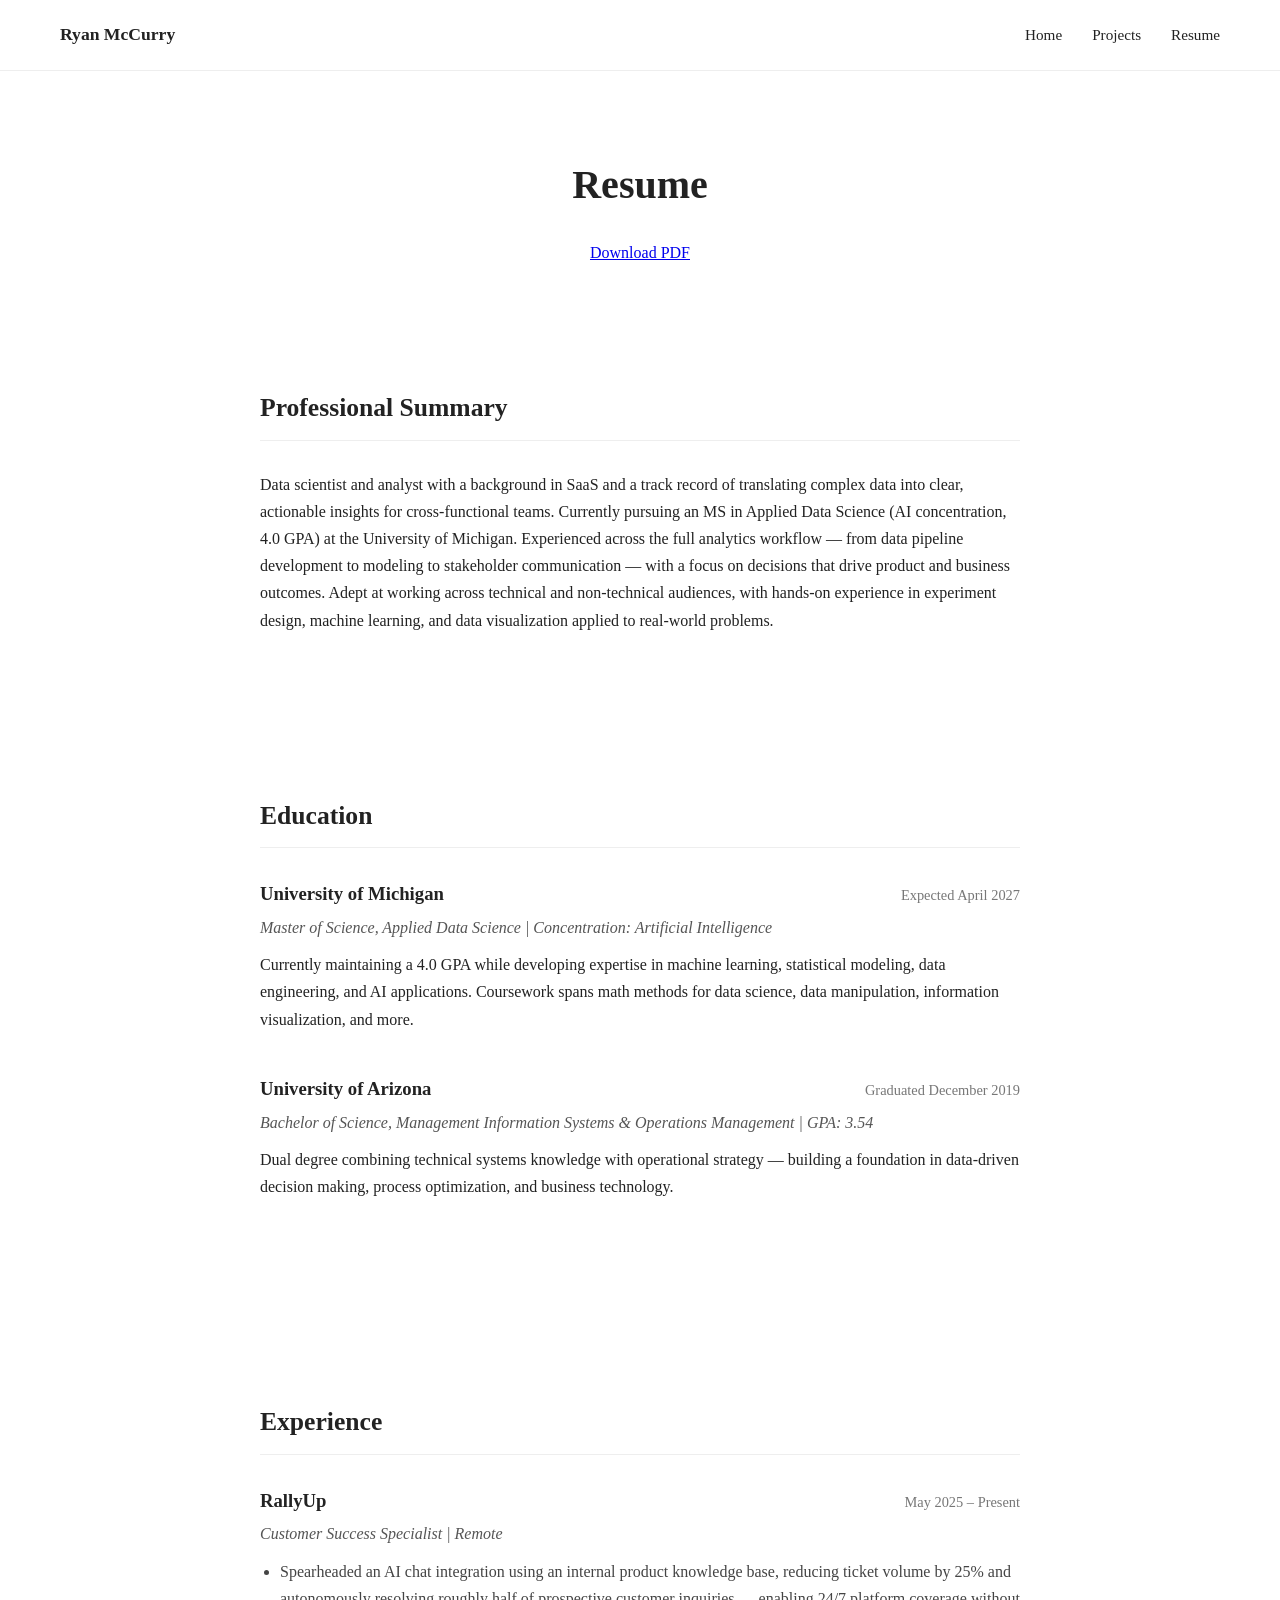
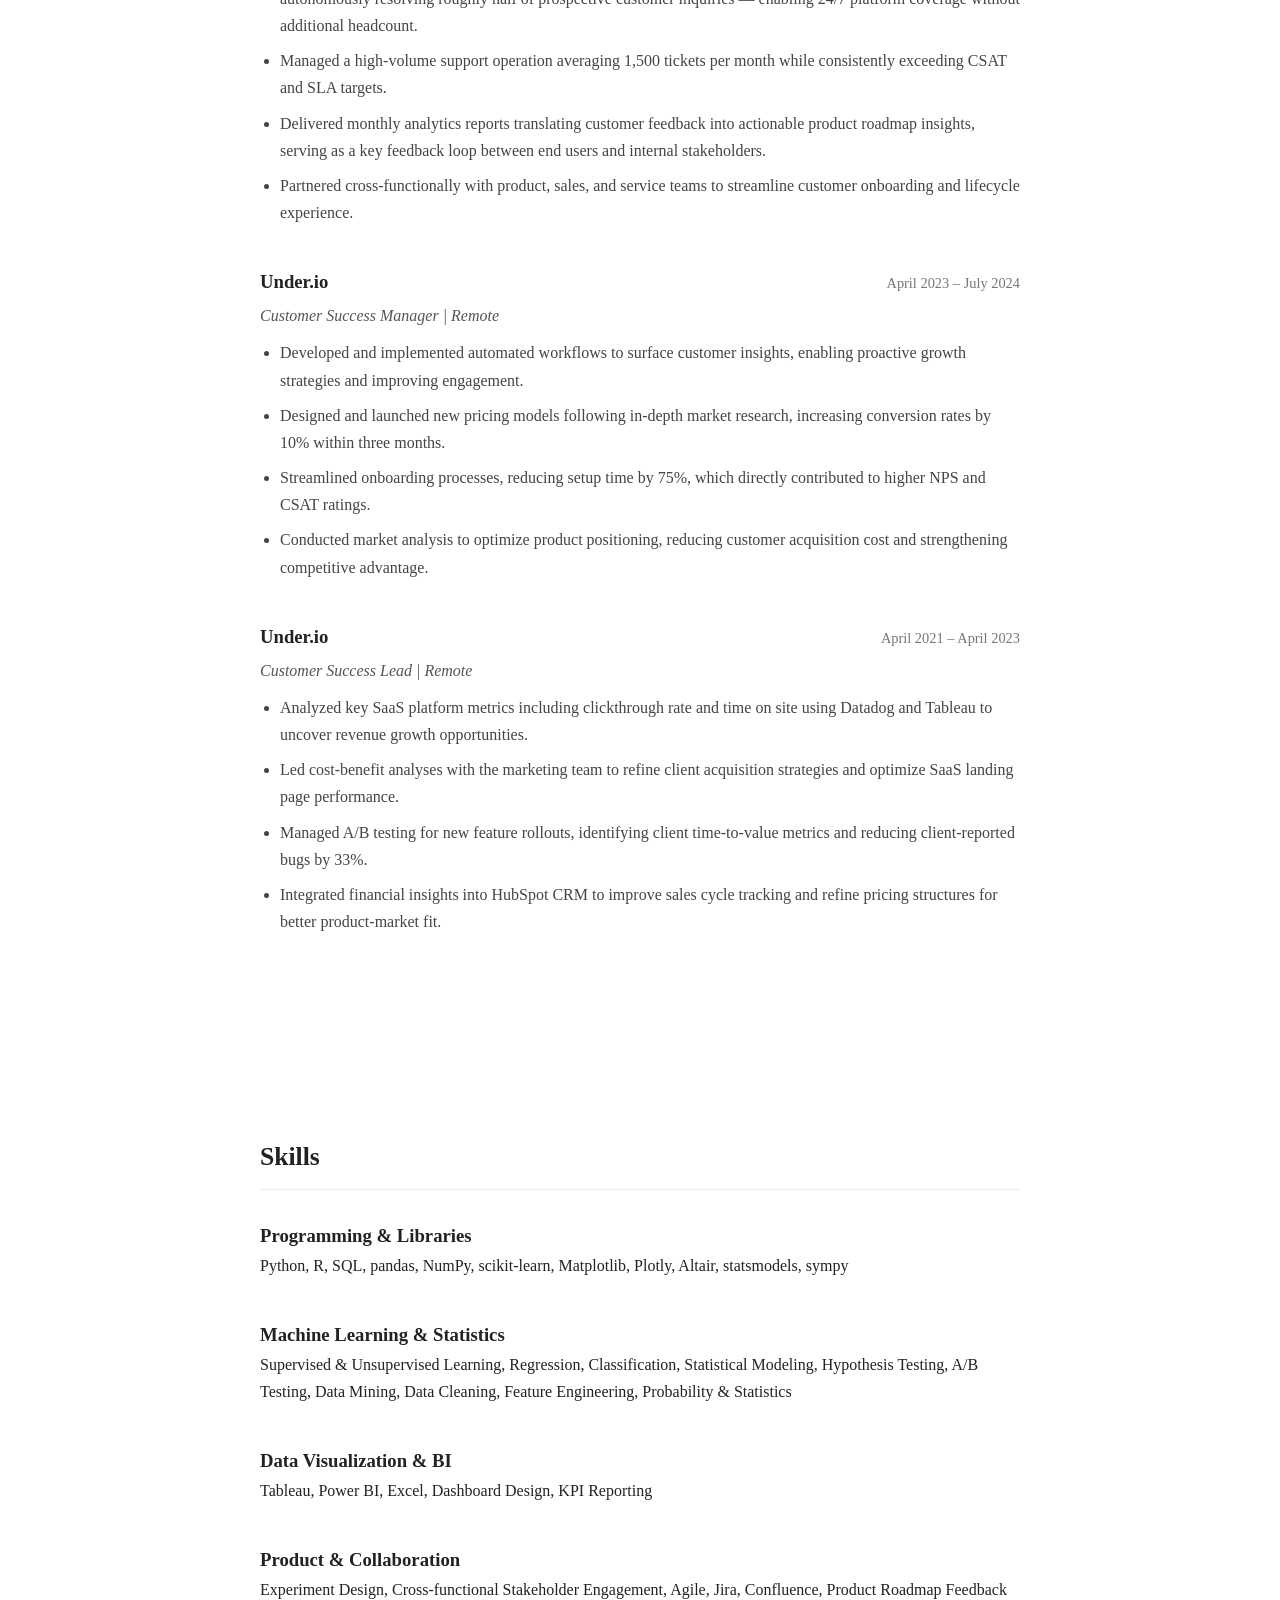
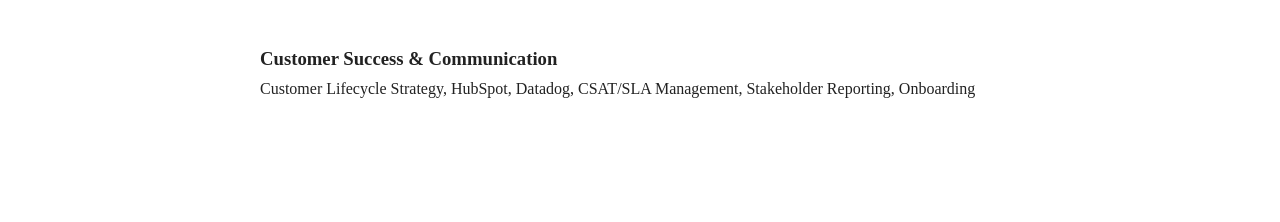
==== resume.html @ 7718f0bf "Update resume.html" ====
<!DOCTYPE html>
<html lang="en">
<head>
  <meta charset="UTF-8" />
  <meta name="viewport" content="width=device-width, initial-scale=1.0"/>
  <title>Resume – Ryan McCurry</title>
  <link rel="icon" type="image/x-icon" href="favicon.ico" />
  <link rel="stylesheet" href="style.css" />
</head>
<body>

  <nav>
    <span class="nav-name">Ryan McCurry</span>
    <ul>
      <li><a href="index.html">Home</a></li>
      <li><a href="index.html#projects">Projects</a></li>
      <li><a href="resume.html">Resume</a></li>
    </ul>
  </nav>

  <section id="resume-hero">
    <h1>Resume</h1>
    <a href="ryan-mccurry-resume.pdf" download class="btn">Download PDF</a>
  </section>

  <!-- PROFESSIONAL SUMMARY -->
  <section id="summary">
    <h2>Professional Summary</h2>
    <p>Data scientist and analyst with a background in SaaS and a track record of translating complex data into clear, actionable insights for cross-functional teams. Currently pursuing an MS in Applied Data Science (AI concentration, 4.0 GPA) at the University of Michigan. Experienced across the full analytics workflow — from data pipeline development to modeling to stakeholder communication — with a focus on decisions that drive product and business outcomes. Adept at working across technical and non-technical audiences, with hands-on experience in experiment design, machine learning, and data visualization applied to real-world problems.</p>
  </section>

  <!-- EDUCATION -->
  <section id="education">
    <h2>Education</h2>

    <div class="resume-item">
      <div class="resume-header">
        <h3>University of Michigan</h3>
        <span class="resume-date">Expected April 2027</span>
      </div>
      <p class="resume-subtitle">Master of Science, Applied Data Science | Concentration: Artificial Intelligence</p>
      <p>Currently maintaining a 4.0 GPA while developing expertise in machine learning, statistical modeling, data engineering, and AI applications. Coursework spans math methods for data science, data manipulation, information visualization, and more.</p>
    </div>

    <div class="resume-item">
      <div class="resume-header">
        <h3>University of Arizona</h3>
        <span class="resume-date">Graduated December 2019</span>
      </div>
      <p class="resume-subtitle">Bachelor of Science, Management Information Systems & Operations Management | GPA: 3.54</p>
      <p>Dual degree combining technical systems knowledge with operational strategy — building a foundation in data-driven decision making, process optimization, and business technology.</p>
    </div>
  </section>

  <!-- EXPERIENCE -->
  <section id="experience">
    <h2>Experience</h2>

    <div class="resume-item">
      <div class="resume-header">
        <h3>RallyUp</h3>
        <span class="resume-date">May 2025 – Present</span>
      </div>
      <p class="resume-subtitle">Customer Success Specialist | Remote</p>
      <ul class="resume-list">
        <li>Spearheaded an AI chat integration using an internal product knowledge base, reducing ticket volume by 25% and autonomously resolving roughly half of prospective customer inquiries — enabling 24/7 platform coverage without additional headcount.</li>
        <li>Managed a high-volume support operation averaging 1,500 tickets per month while consistently exceeding CSAT and SLA targets.</li>
        <li>Delivered monthly analytics reports translating customer feedback into actionable product roadmap insights, serving as a key feedback loop between end users and internal stakeholders.</li>
        <li>Partnered cross-functionally with product, sales, and service teams to streamline customer onboarding and lifecycle experience.</li>
      </ul>
    </div>

    <div class="resume-item">
      <div class="resume-header">
        <h3>Under.io</h3>
        <span class="resume-date">April 2023 – July 2024</span>
      </div>
      <p class="resume-subtitle">Customer Success Manager | Remote</p>
      <ul class="resume-list">
        <li>Developed and implemented automated workflows to surface customer insights, enabling proactive growth strategies and improving engagement.</li>
        <li>Designed and launched new pricing models following in-depth market research, increasing conversion rates by 10% within three months.</li>
        <li>Streamlined onboarding processes, reducing setup time by 75%, which directly contributed to higher NPS and CSAT ratings.</li>
        <li>Conducted market analysis to optimize product positioning, reducing customer acquisition cost and strengthening competitive advantage.</li>
      </ul>
    </div>

    <div class="resume-item">
      <div class="resume-header">
        <h3>Under.io</h3>
        <span class="resume-date">April 2021 – April 2023</span>
      </div>
      <p class="resume-subtitle">Customer Success Lead | Remote</p>
      <ul class="resume-list">
        <li>Analyzed key SaaS platform metrics including clickthrough rate and time on site using Datadog and Tableau to uncover revenue growth opportunities.</li>
        <li>Led cost-benefit analyses with the marketing team to refine client acquisition strategies and optimize SaaS landing page performance.</li>
        <li>Managed A/B testing for new feature rollouts, identifying client time-to-value metrics and reducing client-reported bugs by 33%.</li>
        <li>Integrated financial insights into HubSpot CRM to improve sales cycle tracking and refine pricing structures for better product-market fit.</li>
      </ul>
    </div>
  </section>

  <!-- SKILLS -->
  <section id="skills">
    <h2>Skills</h2>

    <div class="resume-item">
      <h3>Programming & Libraries</h3>
      <p>Python, R, SQL, pandas, NumPy, scikit-learn, Matplotlib, Plotly, Altair, statsmodels, sympy</p>
    </div>

    <div class="resume-item">
      <h3>Machine Learning & Statistics</h3>
      <p>Supervised & Unsupervised Learning, Regression, Classification, Statistical Modeling, Hypothesis Testing, A/B Testing, Data Mining, Data Cleaning, Feature Engineering, Probability & Statistics</p>
    </div>

    <div class="resume-item">
      <h3>Data Visualization & BI</h3>
      <p>Tableau, Power BI, Excel, Dashboard Design, KPI Reporting</p>
    </div>

    <div class="resume-item">
      <h3>Product & Collaboration</h3>
      <p>Experiment Design, Cross-functional Stakeholder Engagement, Agile, Jira, Confluence, Product Roadmap Feedback</p>
    </div>

    <div class="resume-item">
      <h3>Customer Success & Communication</h3>
      <p>Customer Lifecycle Strategy, HubSpot, Datadog, CSAT/SLA Management, Stakeholder Reporting, Onboarding</p>
    </div>

  </section>

</body>
</html>
---- style.css ----
* {
  margin: 0;
  padding: 0;
  box-sizing: border-box;
}

body {
  font-family: 'Georgia', serif;
  color: #222;
  background-color: #fff;
  line-height: 1.7;
}

/* Navigation */
nav {
  display: flex;
  justify-content: space-between;
  align-items: center;
  padding: 20px 60px;
  border-bottom: 1px solid #eee;
  position: sticky;
  top: 0;
  background-color: #fff;
  z-index: 100;
}

.nav-name {
  font-weight: bold;
  font-size: 1.1rem;
}

nav ul {
  list-style: none;
  display: flex;
  gap: 30px;
}

nav ul a {
  text-decoration: none;
  color: #222;
  font-size: 0.95rem;
}

nav ul a:hover {
  color: #555;
}

/* Sections */
section {
  max-width: 800px;
  margin: 0 auto;
  padding: 80px 20px;
}

/* Hero */
#hero {
  text-align: center;
  padding-top: 100px;
  padding-bottom: 80px;
}

#hero h1 {
  font-size: 2.8rem;
  margin-bottom: 10px;
}

.hero-tagline {
  font-size: 1.1rem;
  color: #555;
  margin-bottom: 20px;
  letter-spacing: 0.02em;
}

.hero-bio {
  font-size: 1rem;
  color: #444;
  max-width: 580px;
  margin: 0 auto 24px;
  line-height: 1.75;
}

.hero-links {
  display: flex;
  justify-content: center;
  gap: 12px;
  flex-wrap: wrap;
}

.hero-link-btn {
  display: inline-block;
  color: #222;
  text-decoration: none;
  font-size: 0.9rem;
  border: 1px solid #ccc;
  border-radius: 4px;
  padding: 7px 14px;
  transition: border-color 0.2s, color 0.2s;
}

.hero-link-btn:hover {
  border-color: #888;
  color: #444;
}

/* Profile Photo */
.profile-photo {
  width: 130px;
  height: 130px;
  border-radius: 50%;
  object-fit: cover;
  margin-bottom: 22px;
}

/* Headings */
h2 {
  font-size: 1.6rem;
  margin-bottom: 30px;
  border-bottom: 1px solid #eee;
  padding-bottom: 10px;
}

/* Resume Card */
#resume-section {
  padding-top: 0;
  padding-bottom: 60px;
}

.resume-card {
  display: flex;
  justify-content: space-between;
  align-items: center;
  border: 1px solid #ddd;
  border-radius: 6px;
  padding: 28px 32px;
  gap: 24px;
}

.resume-card-heading {
  font-size: 1.15rem;
  margin-bottom: 6px;
  border: none;
  padding: 0;
}

.resume-card-text p {
  color: #555;
  font-size: 0.95rem;
}

.resume-card-btn {
  flex-shrink: 0;
  display: inline-block;
  padding: 10px 22px;
  background: #222;
  color: #fff;
  text-decoration: none;
  font-size: 0.9rem;
  border-radius: 4px;
  white-space: nowrap;
  transition: background 0.2s;
}

.resume-card-btn:hover {
  background: #444;
}

/* Projects */
#projects h2 {
  margin-bottom: 40px;
}

.project-category {
  margin-bottom: 56px;
}

.category-label {
  font-size: 0.8rem;
  font-weight: bold;
  letter-spacing: 0.1em;
  text-transform: uppercase;
  color: #888;
  margin-bottom: 16px;
  padding-bottom: 8px;
  border-bottom: 1px solid #eee;
}

.project-tiles {
  display: grid;
  grid-template-columns: 1fr 1fr;
  gap: 16px;
}

.tile {
  display: flex;
  flex-direction: column;
  gap: 8px;
  padding: 20px 22px;
  border: 1px solid #e0e0e0;
  border-radius: 5px;
  text-decoration: none;
  color: inherit;
  transition: border-color 0.2s, box-shadow 0.2s;
}

.tile:hover {
  border-color: #aaa;
  box-shadow: 0 2px 8px rgba(0,0,0,0.06);
}

.tile-title {
  font-size: 0.95rem;
  font-weight: bold;
  color: #222;
  line-height: 1.4;
}

.tile-desc {
  font-size: 0.85rem;
  color: #555;
  line-height: 1.6;
}

/* Contact */
#contact p {
  margin-bottom: 10px;
}

#contact a {
  color: #222;
  text-decoration: underline;
}

#contact a:hover {
  color: #555;
}

/* Resume Page */
#resume-hero {
  text-align: center;
  padding-top: 80px;
  padding-bottom: 40px;
}

#resume-hero h1 {
  font-size: 2.5rem;
  margin-bottom: 20px;
}

.resume-item {
  margin-bottom: 40px;
}

.resume-header {
  display: flex;
  justify-content: space-between;
  align-items: baseline;
  margin-bottom: 4px;
}

.resume-date {
  font-size: 0.9rem;
  color: #777;
}

.resume-subtitle {
  font-style: italic;
  color: #555;
  margin-bottom: 10px;
}

.resume-list {
  padding-left: 20px;
}

.resume-list li {
  margin-bottom: 8px;
  color: #444;
}

/* Responsive */
@media (max-width: 600px) {
  nav {
    padding: 16px 20px;
  }

  .project-tiles {
    grid-template-columns: 1fr;
  }

  .resume-card {
    flex-direction: column;
    align-items: flex-start;
  }

  #hero h1 {
    font-size: 2.1rem;
  }
}
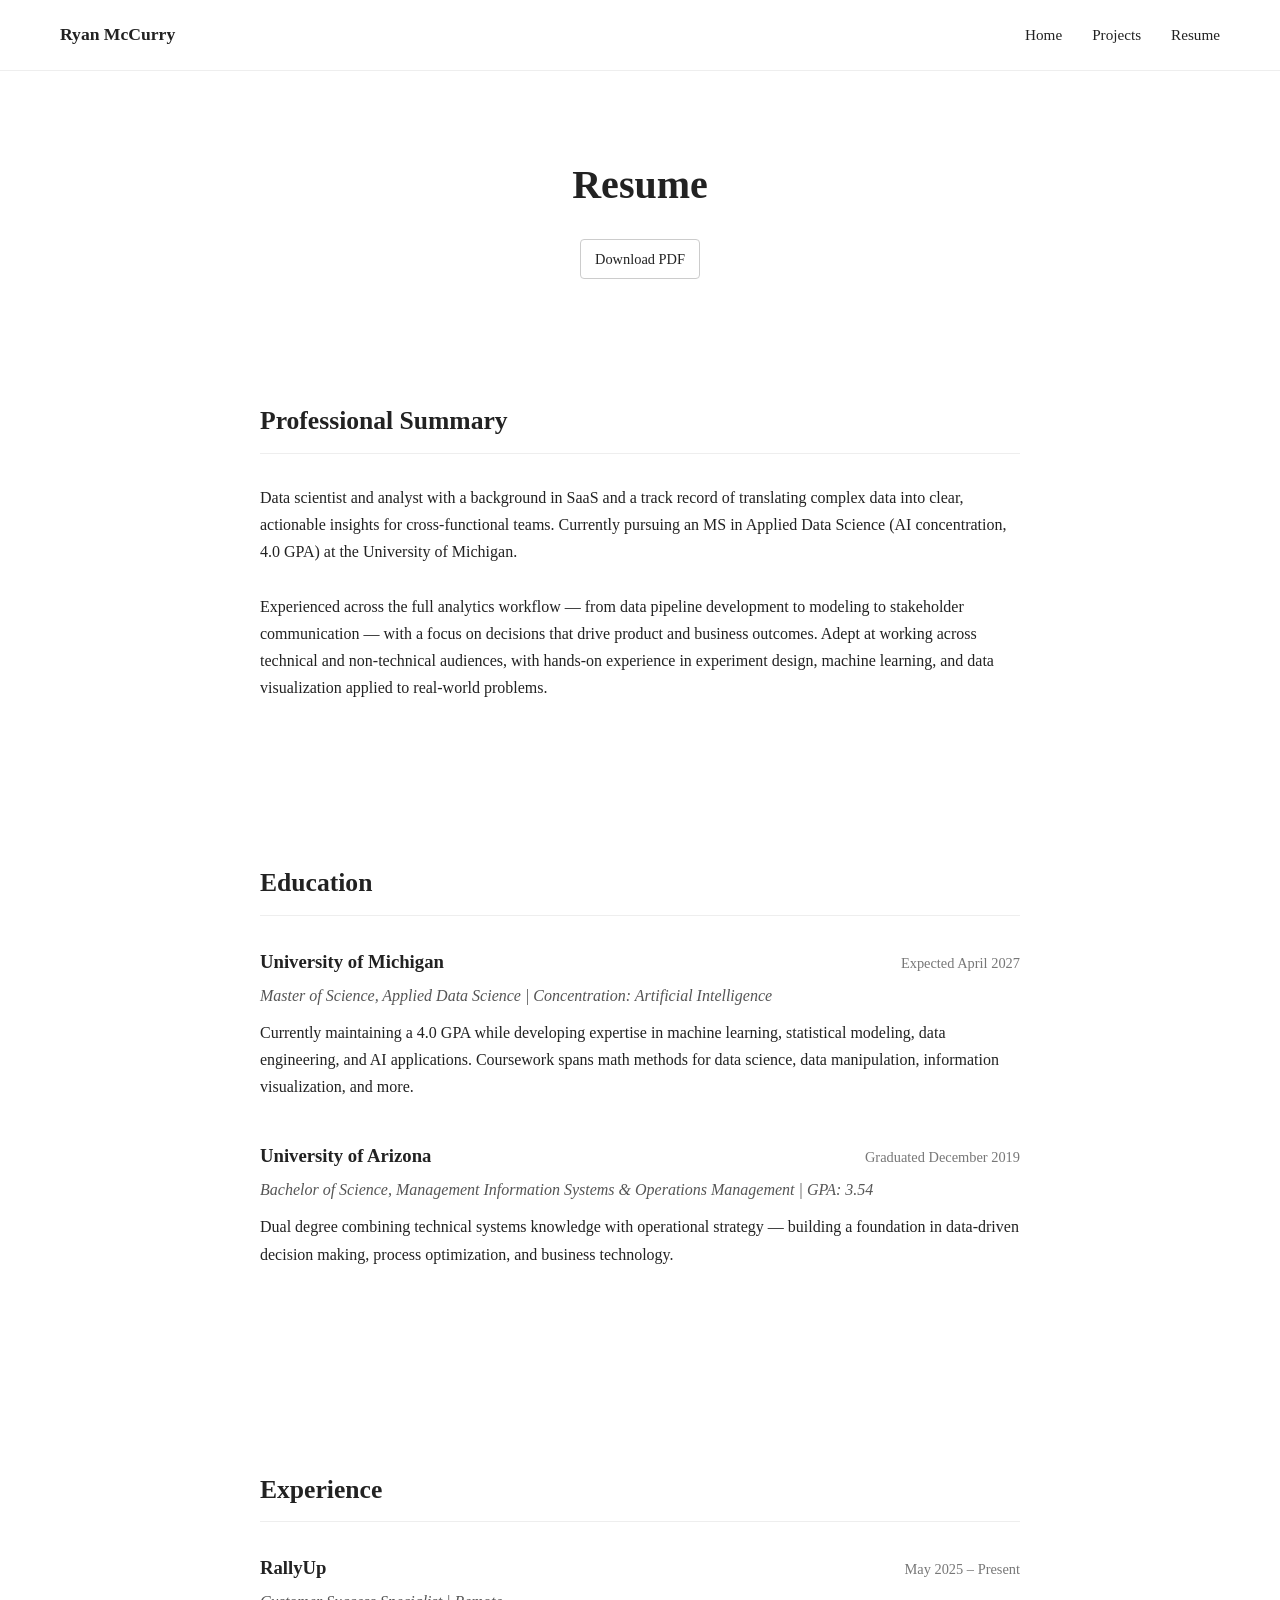
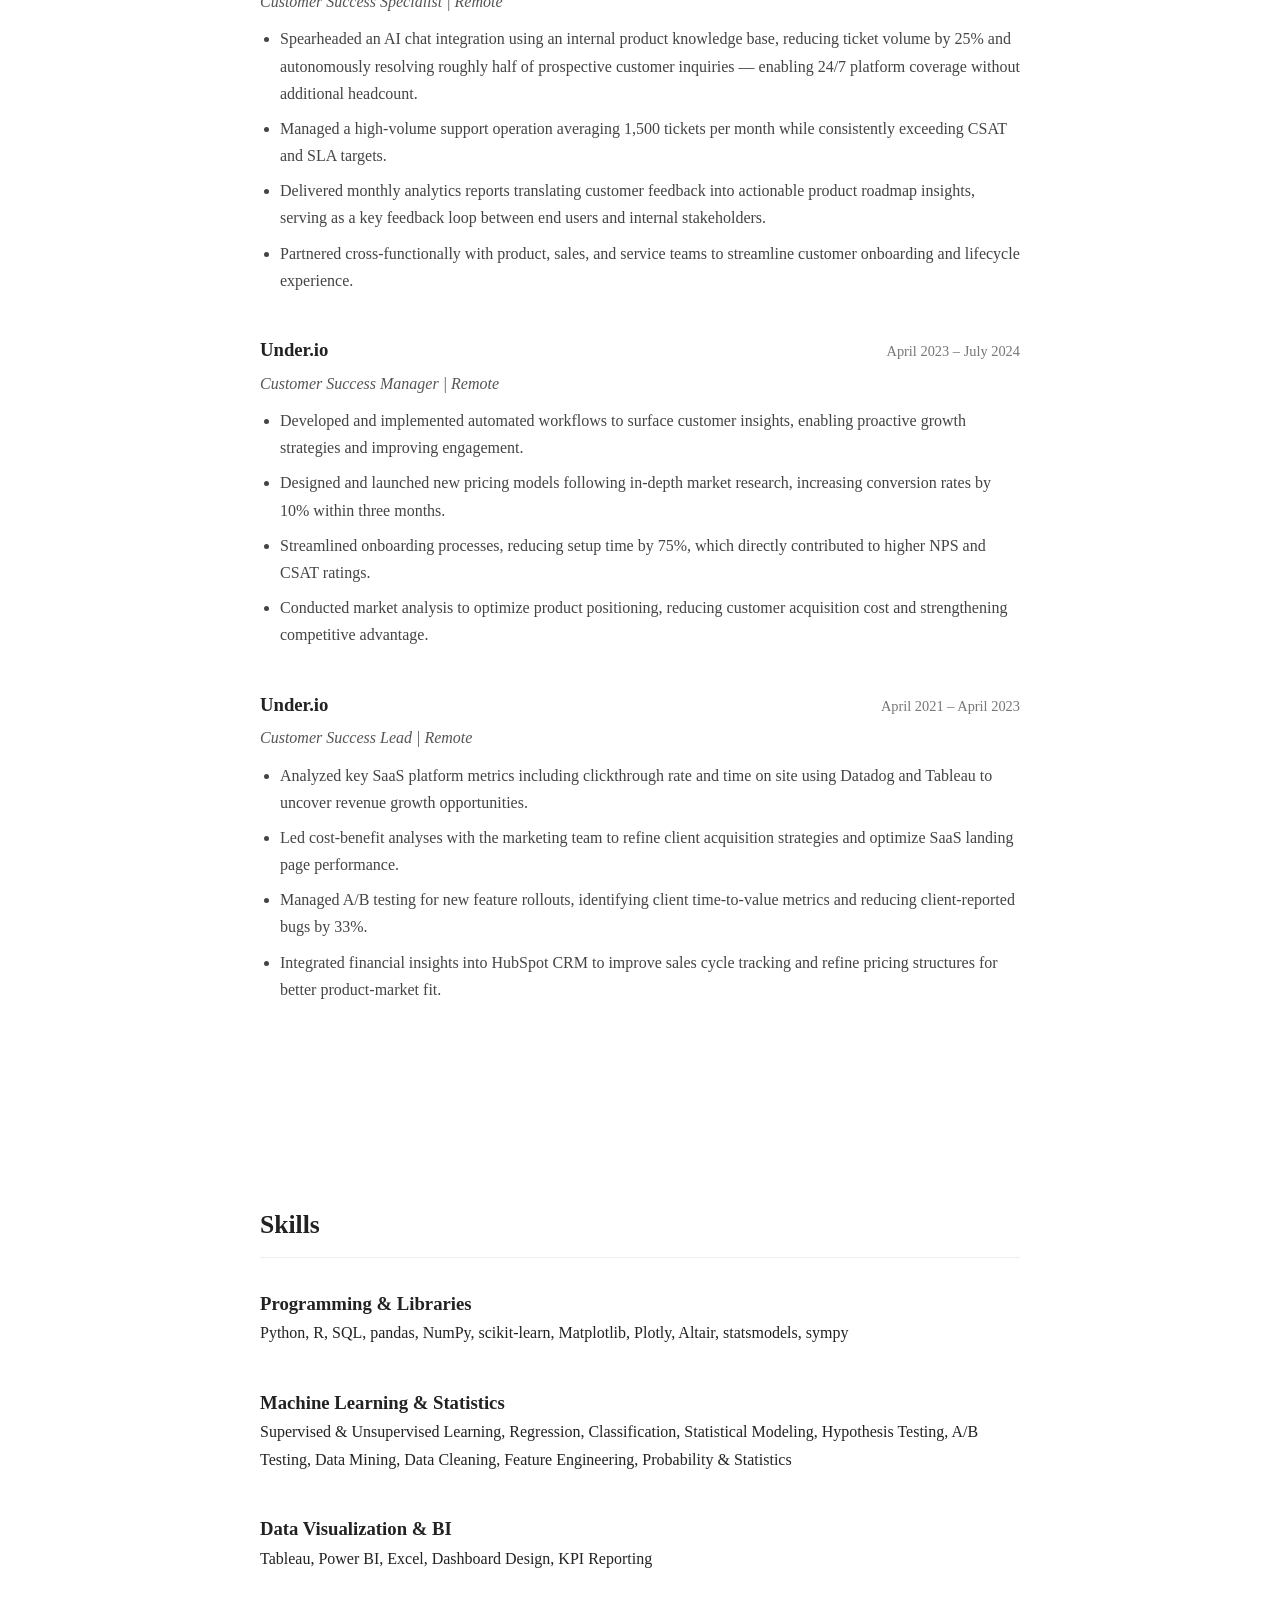
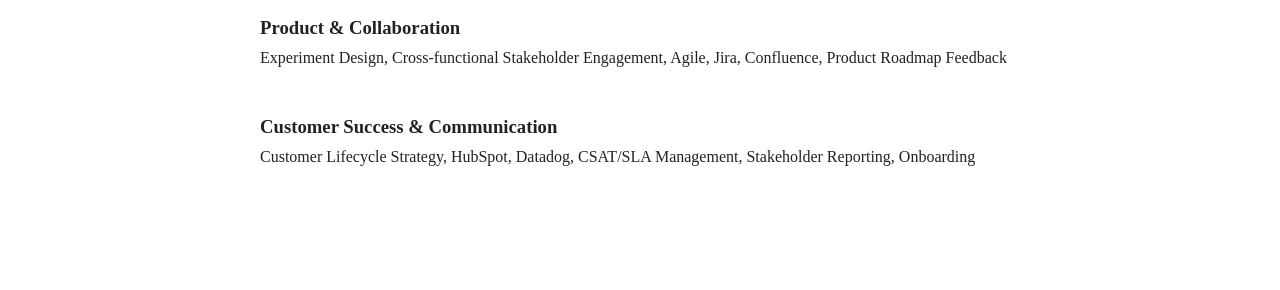
==== commit 9ba14377: "Refactor professional summary into multiple paragraphs Split the professional summary into two parag" ====
--- a/resume.html
+++ b/resume.html
@@ -20,13 +20,15 @@
 
   <section id="resume-hero">
     <h1>Resume</h1>
-    <a href="ryan-mccurry-resume.pdf" download class="btn">Download PDF</a>
+    <a href="ryan-mccurry-resume.pdf" download class="hero-link-btn">Download PDF</a>
   </section>
 
   <!-- PROFESSIONAL SUMMARY -->
   <section id="summary">
     <h2>Professional Summary</h2>
-    <p>Data scientist and analyst with a background in SaaS and a track record of translating complex data into clear, actionable insights for cross-functional teams. Currently pursuing an MS in Applied Data Science (AI concentration, 4.0 GPA) at the University of Michigan. Experienced across the full analytics workflow — from data pipeline development to modeling to stakeholder communication — with a focus on decisions that drive product and business outcomes. Adept at working across technical and non-technical audiences, with hands-on experience in experiment design, machine learning, and data visualization applied to real-world problems.</p>
+    <p>Data scientist and analyst with a background in SaaS and a track record of translating complex data into clear, actionable insights for cross-functional teams. Currently pursuing an MS in Applied Data Science (AI concentration, 4.0 GPA) at the University of Michigan.</p>
+    <br />
+    <p>Experienced across the full analytics workflow — from data pipeline development to modeling to stakeholder communication — with a focus on decisions that drive product and business outcomes. Adept at working across technical and non-technical audiences, with hands-on experience in experiment design, machine learning, and data visualization applied to real-world problems.</p>
   </section>
 
   <!-- EDUCATION -->
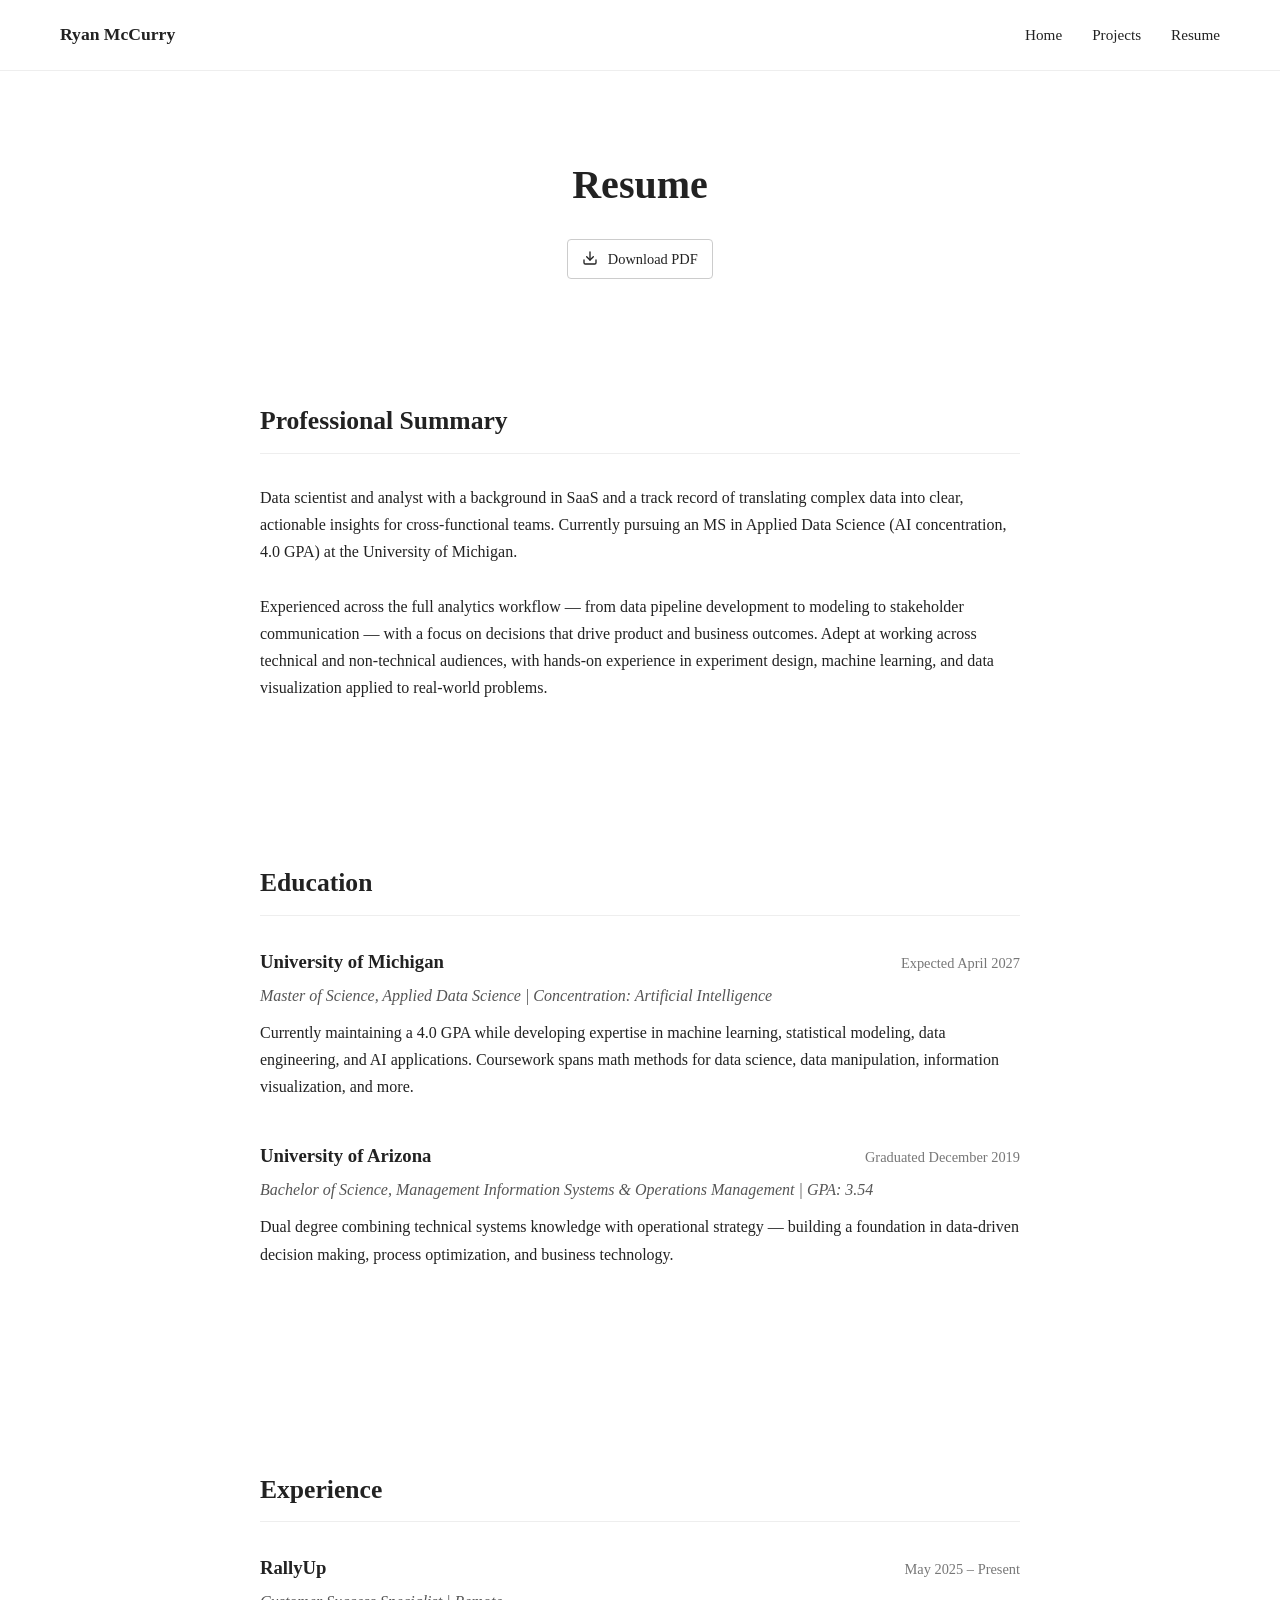
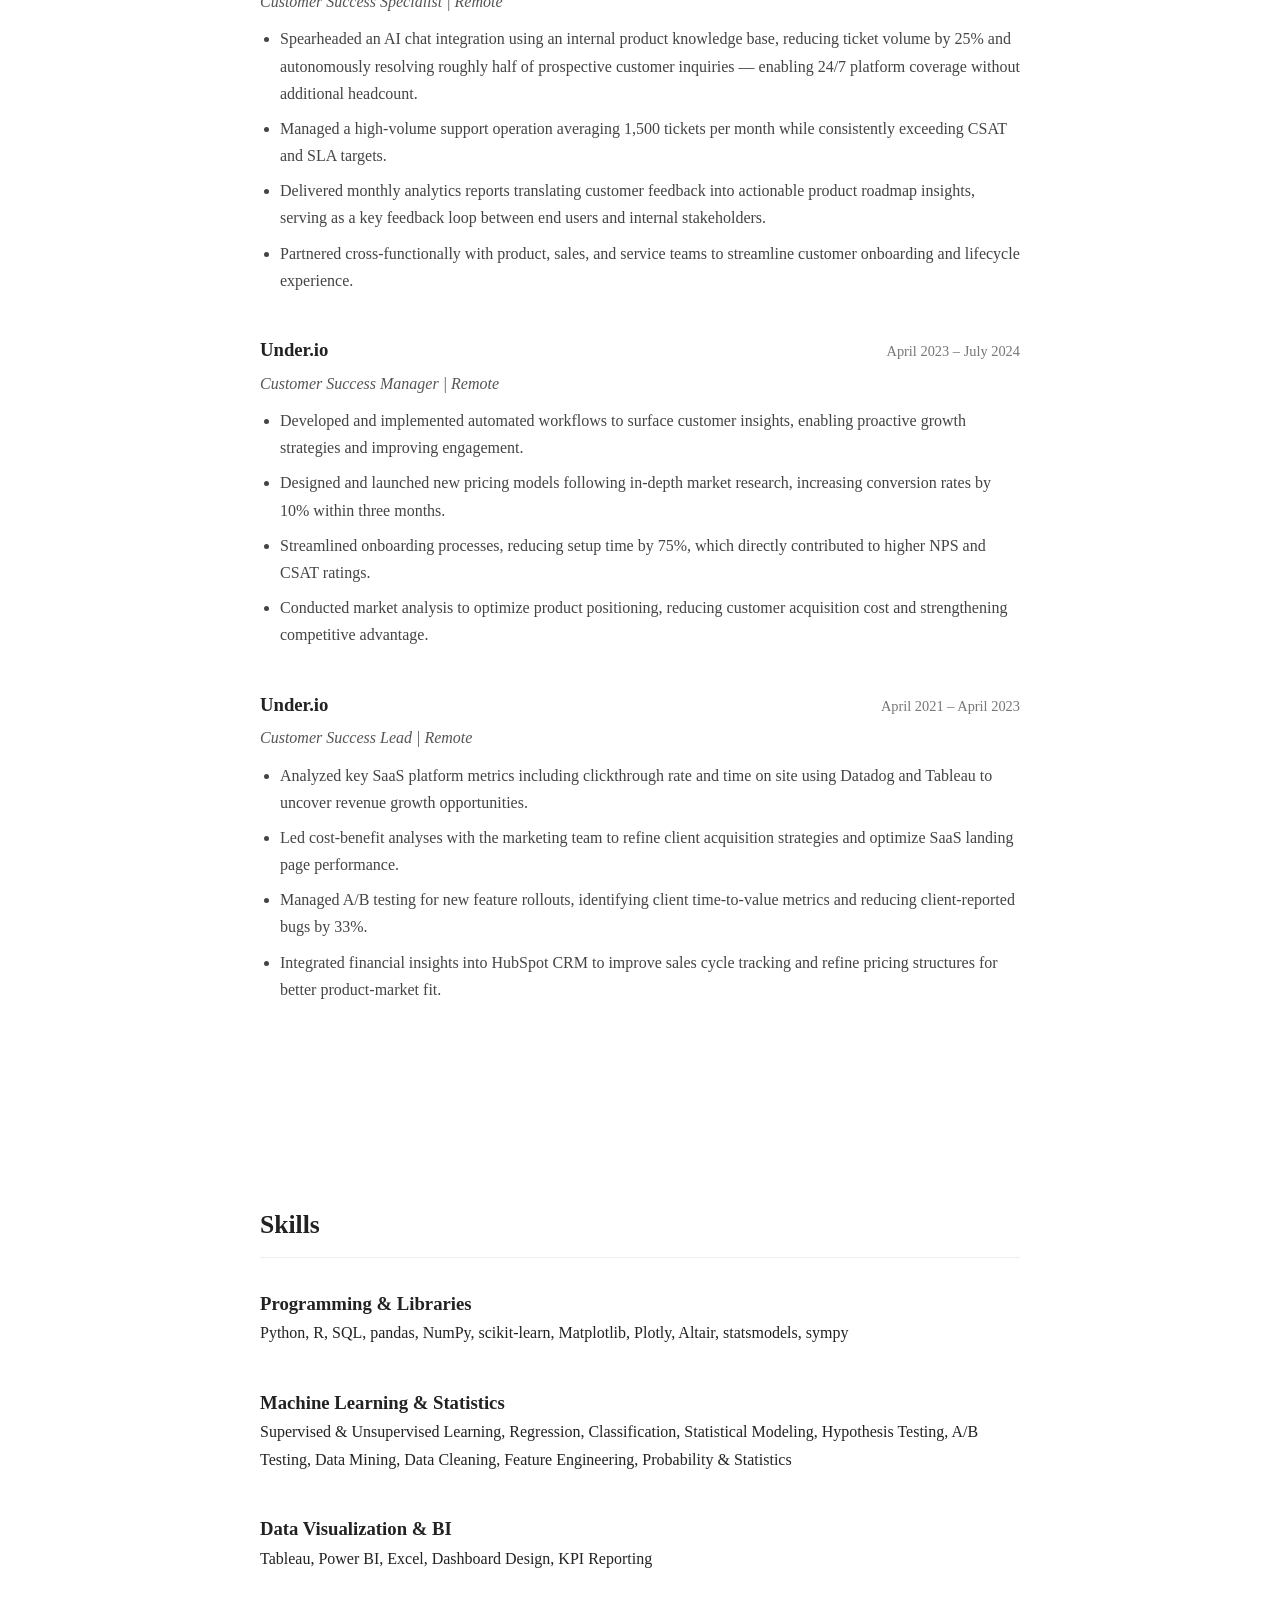
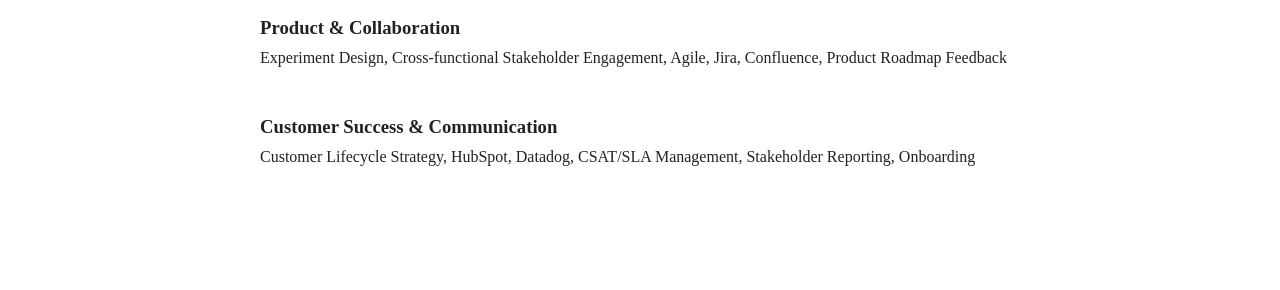
==== commit a7a2be2b: "Enhance PDF download link with SVG icon" ====
--- a/resume.html
+++ b/resume.html
@@ -20,7 +20,10 @@
 
   <section id="resume-hero">
     <h1>Resume</h1>
-    <a href="ryan-mccurry-resume.pdf" download class="hero-link-btn">Download PDF</a>
+    <a href="ryan-mccurry-resume.pdf" download class="hero-link-btn">
+      <svg xmlns="http://www.w3.org/2000/svg" width="16" height="16" viewBox="0 0 24 24" fill="none" stroke="currentColor" stroke-width="2" stroke-linecap="round" stroke-linejoin="round" style="vertical-align:-2px; margin-right:6px;"><path d="M21 15v4a2 2 0 0 1-2 2H5a2 2 0 0 1-2-2v-4"/><polyline points="7 10 12 15 17 10"/><line x1="12" y1="15" x2="12" y2="3"/></svg>
+      Download PDF
+    </a>
   </section>
 
   <!-- PROFESSIONAL SUMMARY -->
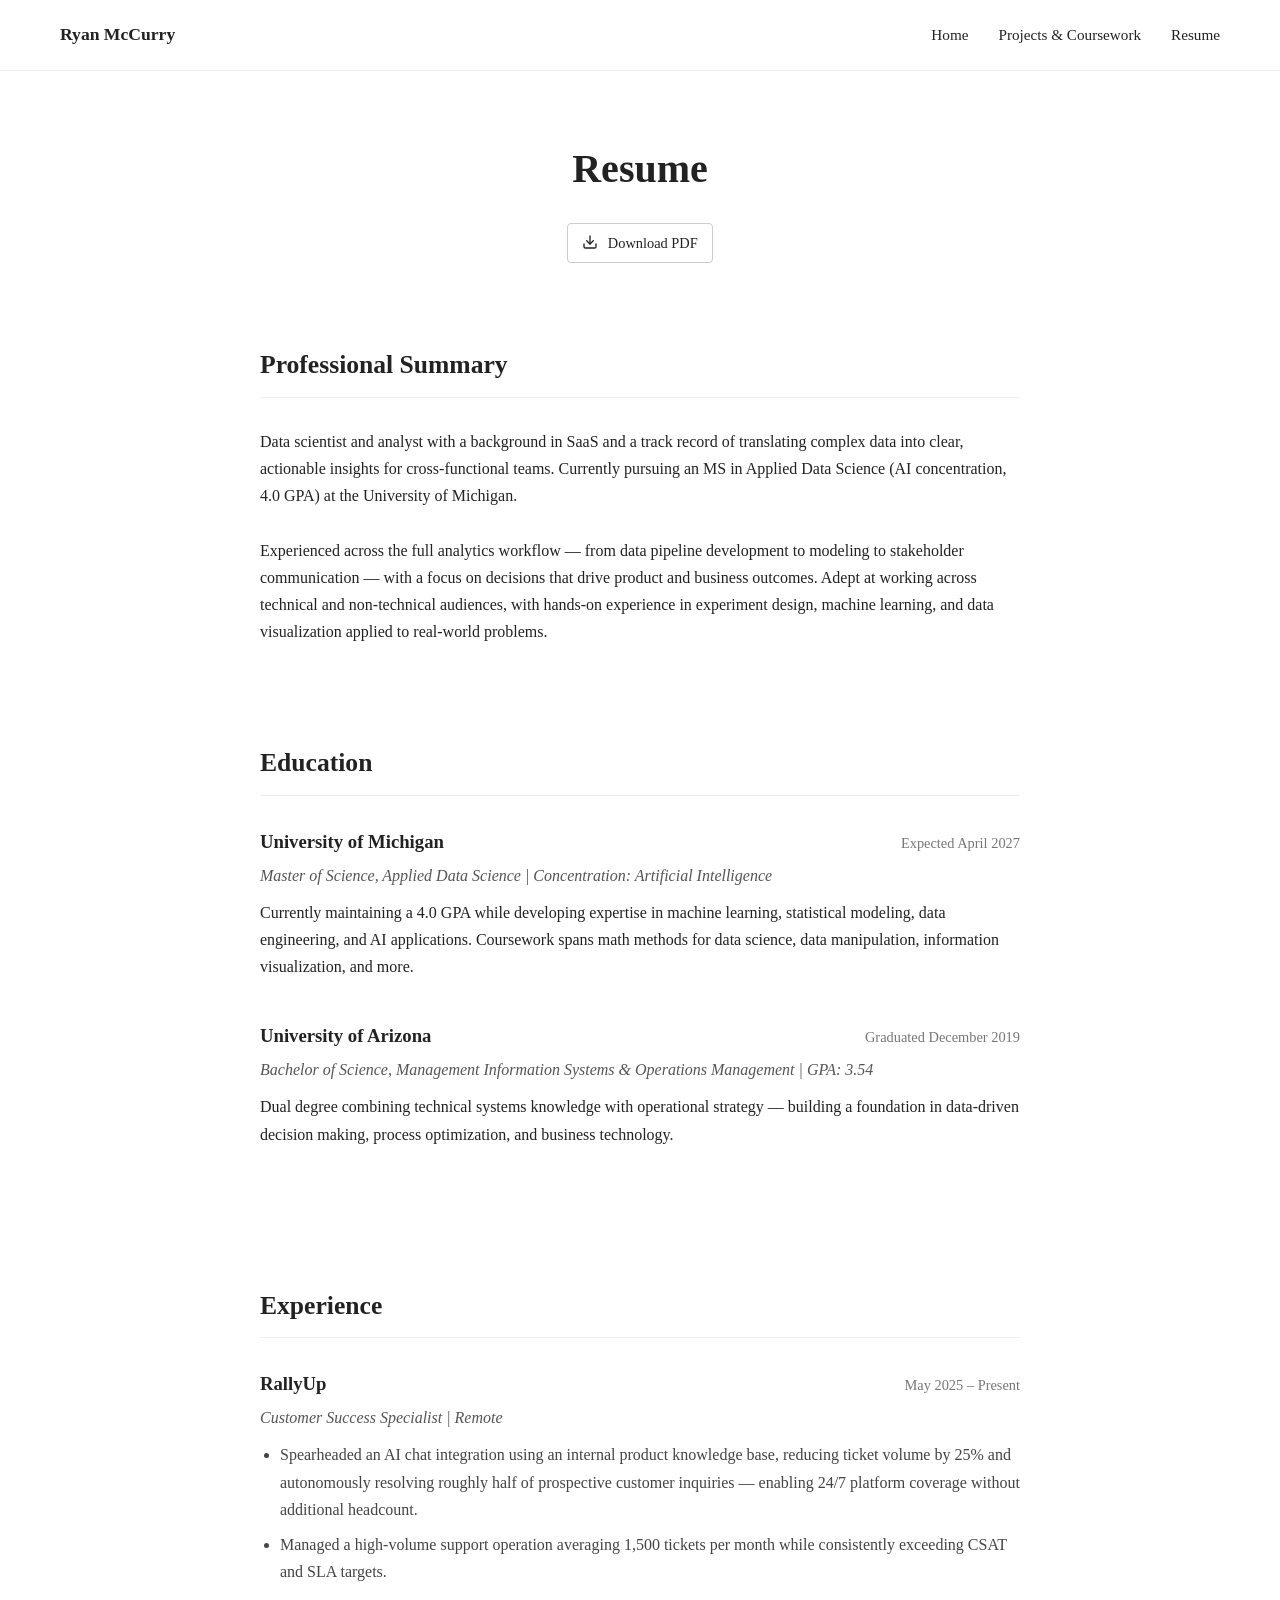
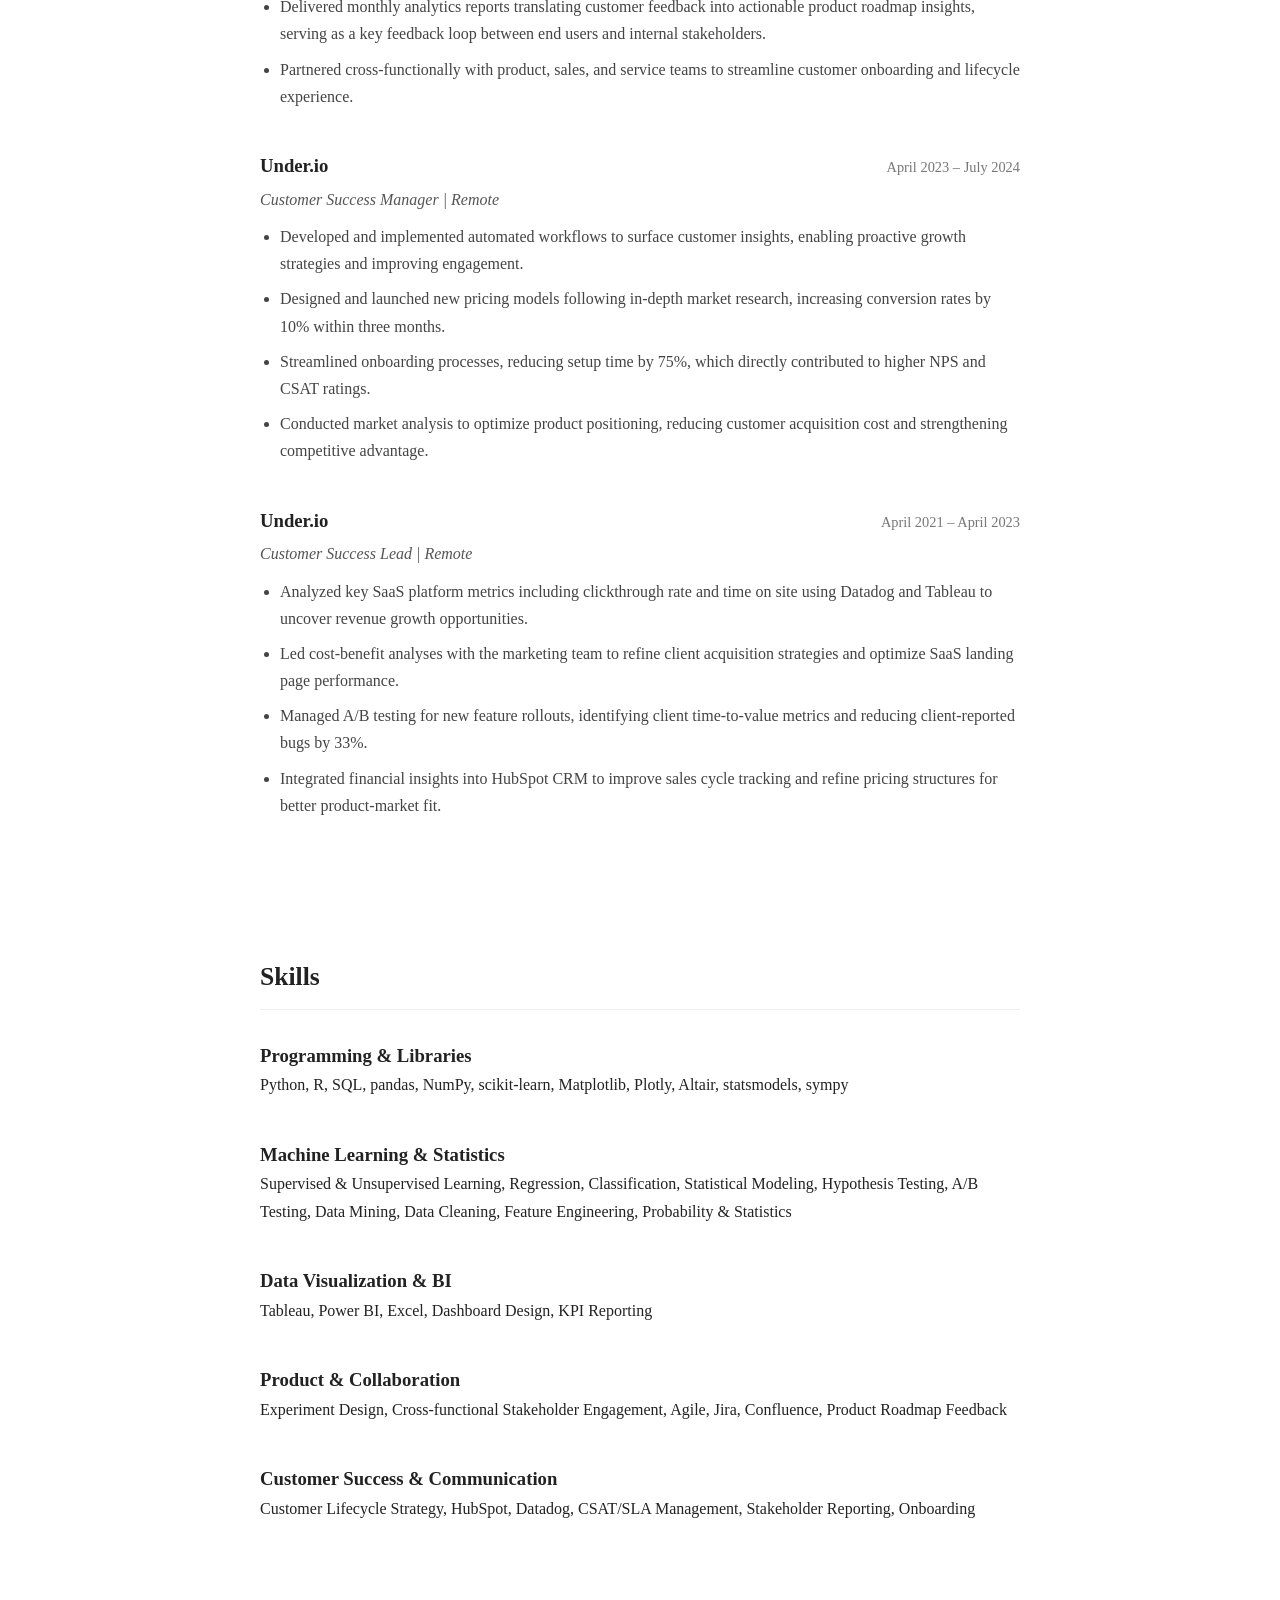
==== commit 0f2f6642: "Update Projects link text to include 'Coursework'" ====
--- a/resume.html
+++ b/resume.html
@@ -13,7 +13,7 @@
     <span class="nav-name">Ryan McCurry</span>
     <ul>
       <li><a href="index.html">Home</a></li>
-      <li><a href="index.html#projects">Projects</a></li>
+      <li><a href="index.html#projects">Projects & Coursework</a></li>
       <li><a href="resume.html">Resume</a></li>
     </ul>
   </nav>
--- a/style.css
+++ b/style.css
@@ -49,14 +49,15 @@
 section {
   max-width: 800px;
   margin: 0 auto;
-  padding: 80px 20px;
+  padding: 48px 20px;
+  scroll-margin-top: 70px;
 }
 
 /* Hero */
 #hero {
   text-align: center;
-  padding-top: 100px;
-  padding-bottom: 80px;
+  padding-top: 80px;
+  padding-bottom: 64px;
 }
 
 #hero h1 {
@@ -122,7 +123,7 @@
 /* Resume Card */
 #resume-section {
   padding-top: 0;
-  padding-bottom: 60px;
+  padding-bottom: 48px;
 }
 
 .resume-card {
@@ -220,25 +221,11 @@
   line-height: 1.6;
 }
 
-/* Contact */
-#contact p {
-  margin-bottom: 10px;
-}
-
-#contact a {
-  color: #222;
-  text-decoration: underline;
-}
-
-#contact a:hover {
-  color: #555;
-}
-
 /* Resume Page */
 #resume-hero {
   text-align: center;
-  padding-top: 80px;
-  padding-bottom: 40px;
+  padding-top: 64px;
+  padding-bottom: 32px;
 }
 
 #resume-hero h1 {
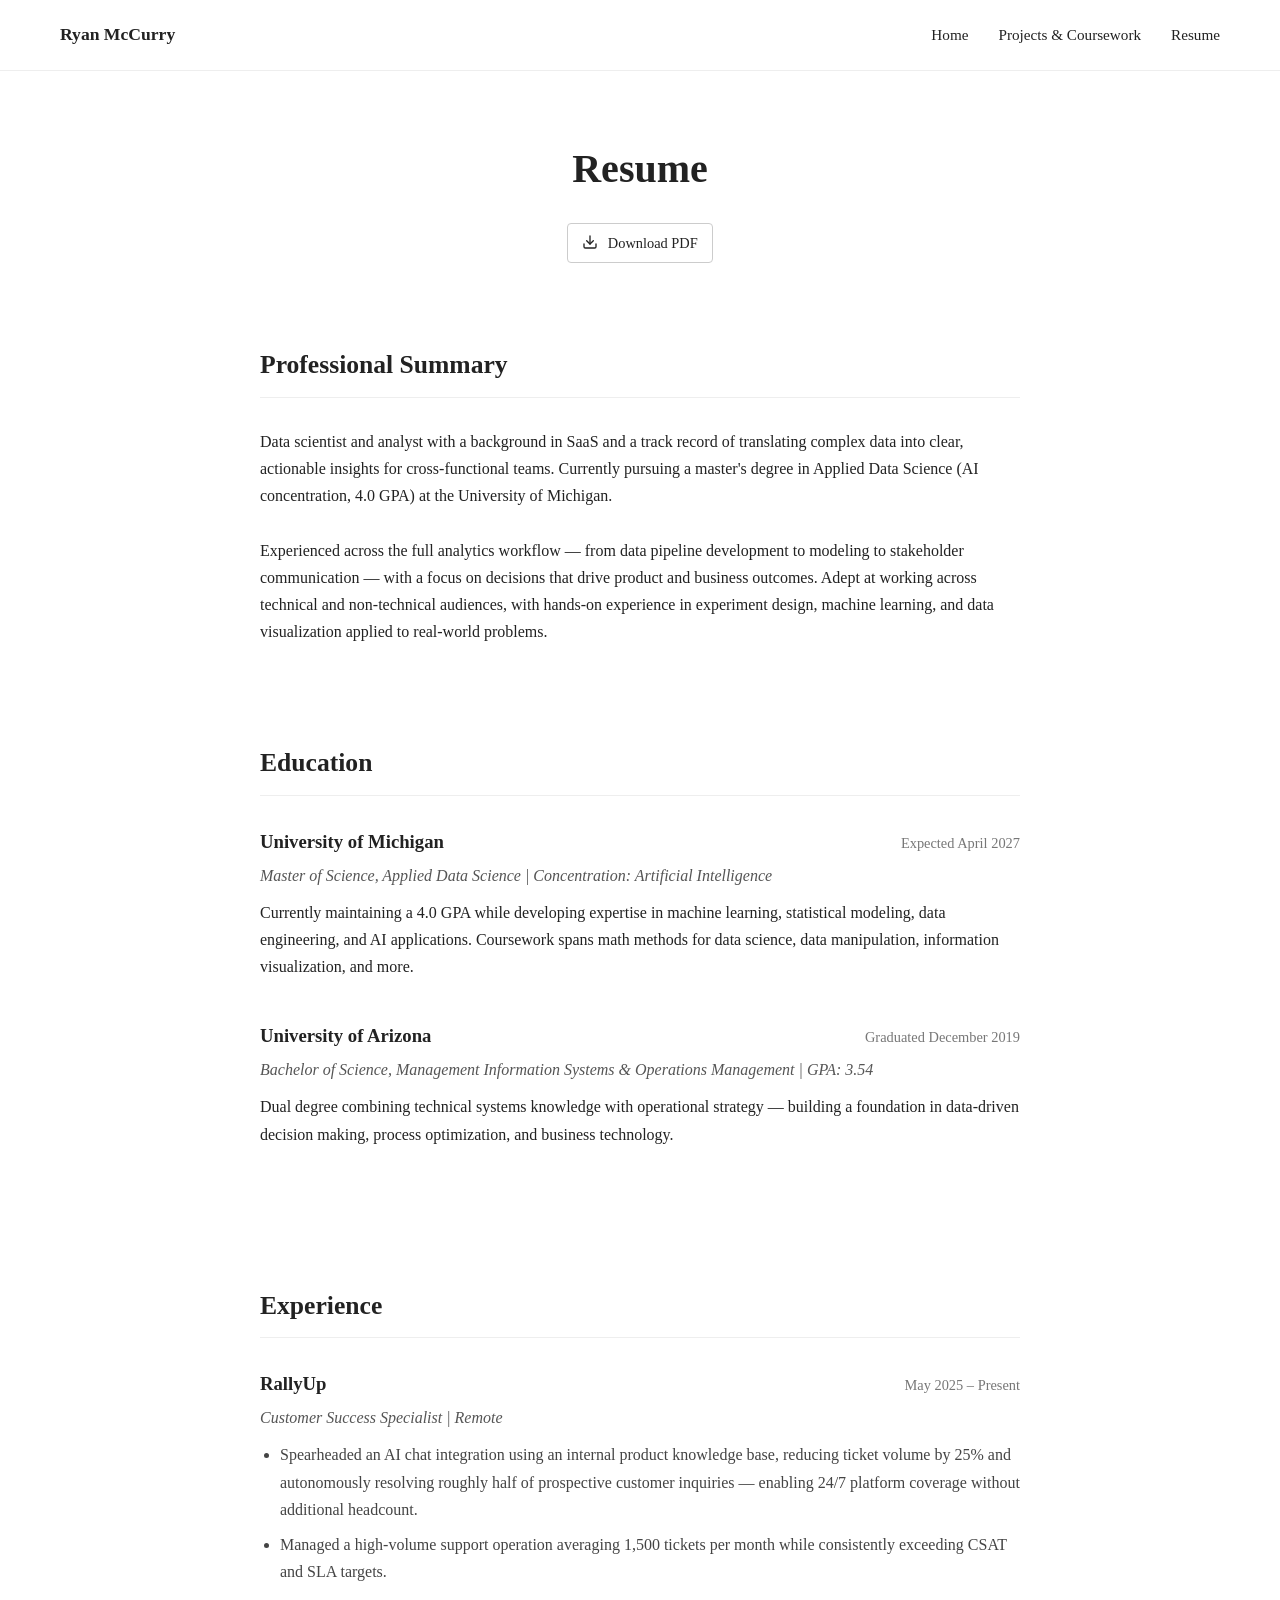
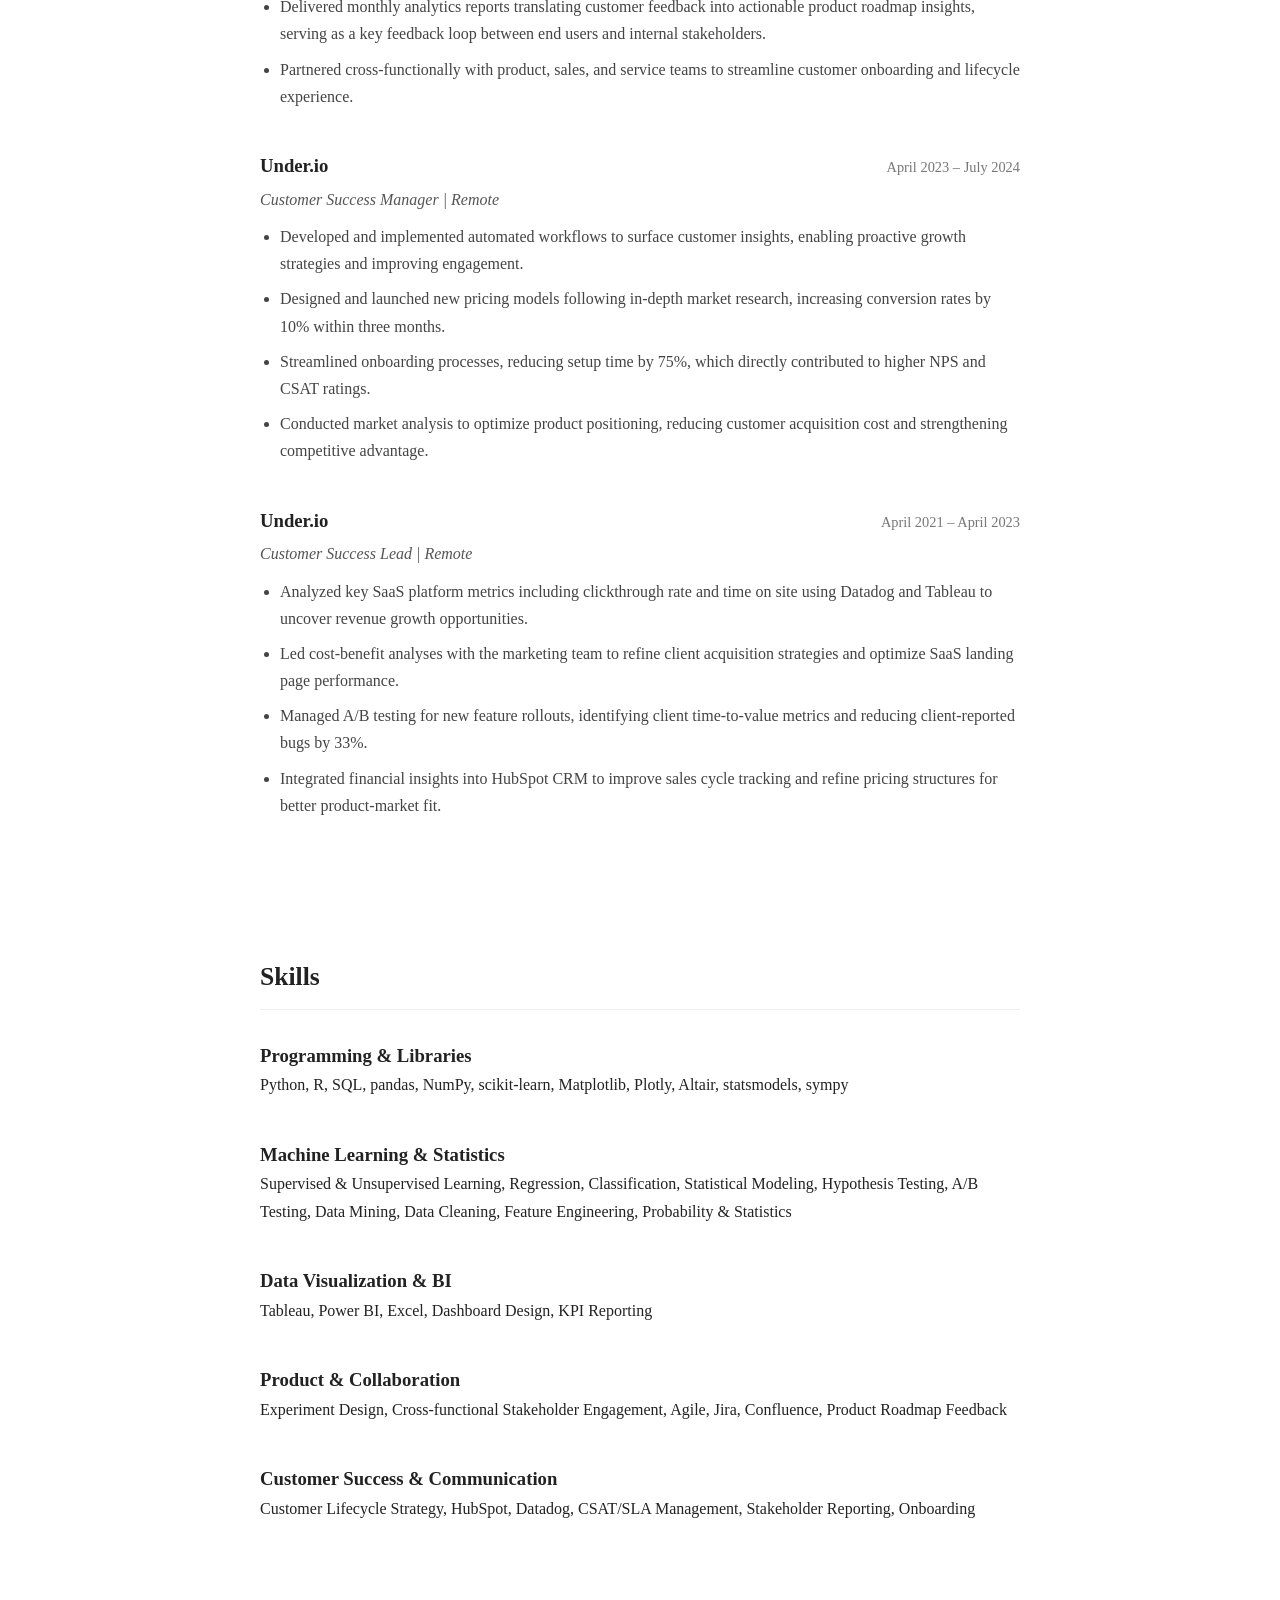
==== commit 1c194da6: "Correct phrasing in professional summary" ====
--- a/resume.html
+++ b/resume.html
@@ -13,7 +13,7 @@
     <span class="nav-name">Ryan McCurry</span>
     <ul>
       <li><a href="index.html">Home</a></li>
-      <li><a href="index.html#projects">Projects & Coursework</a></li>
+      <li><a href="index.html#projects">Projects &amp; Coursework</a></li>
       <li><a href="resume.html">Resume</a></li>
     </ul>
   </nav>
@@ -29,7 +29,7 @@
   <!-- PROFESSIONAL SUMMARY -->
   <section id="summary">
     <h2>Professional Summary</h2>
-    <p>Data scientist and analyst with a background in SaaS and a track record of translating complex data into clear, actionable insights for cross-functional teams. Currently pursuing an MS in Applied Data Science (AI concentration, 4.0 GPA) at the University of Michigan.</p>
+    <p>Data scientist and analyst with a background in SaaS and a track record of translating complex data into clear, actionable insights for cross-functional teams. Currently pursuing a master's degree in Applied Data Science (AI concentration, 4.0 GPA) at the University of Michigan.</p>
     <br />
     <p>Experienced across the full analytics workflow — from data pipeline development to modeling to stakeholder communication — with a focus on decisions that drive product and business outcomes. Adept at working across technical and non-technical audiences, with hands-on experience in experiment design, machine learning, and data visualization applied to real-world problems.</p>
   </section>
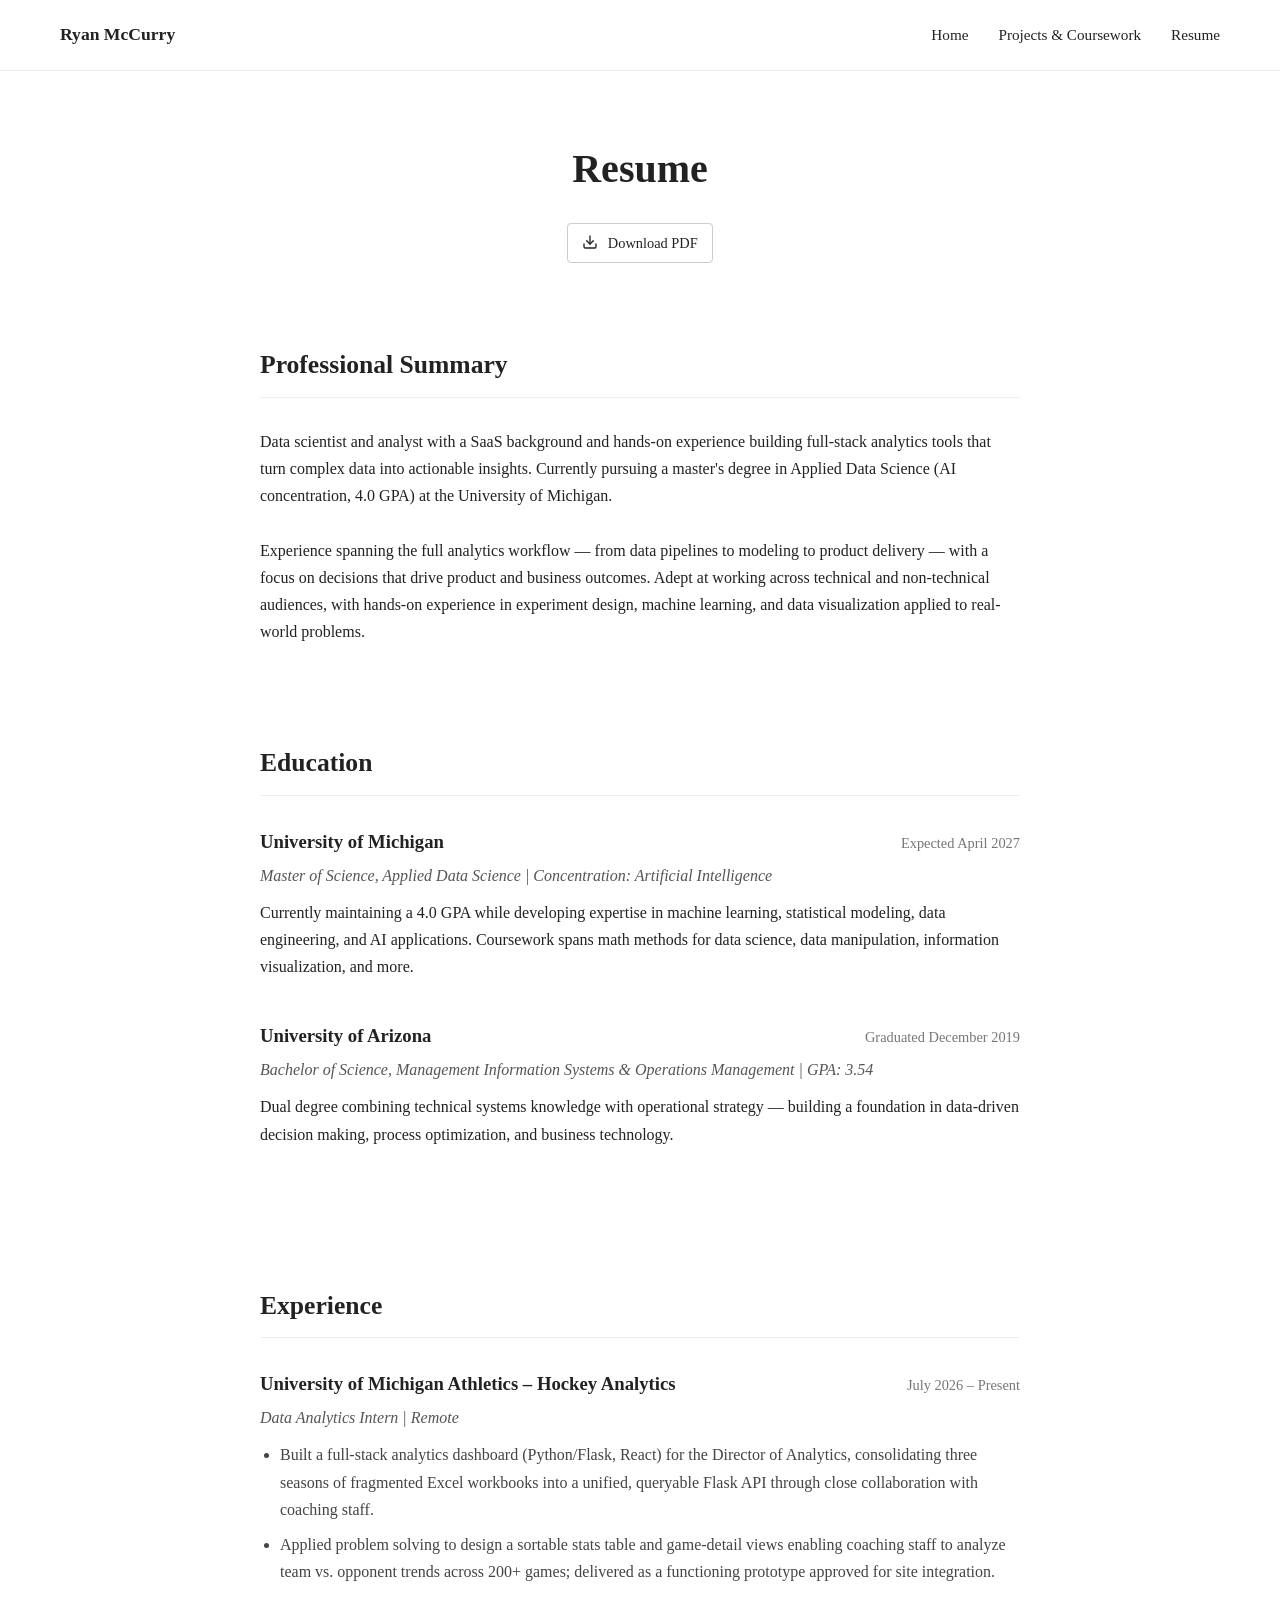
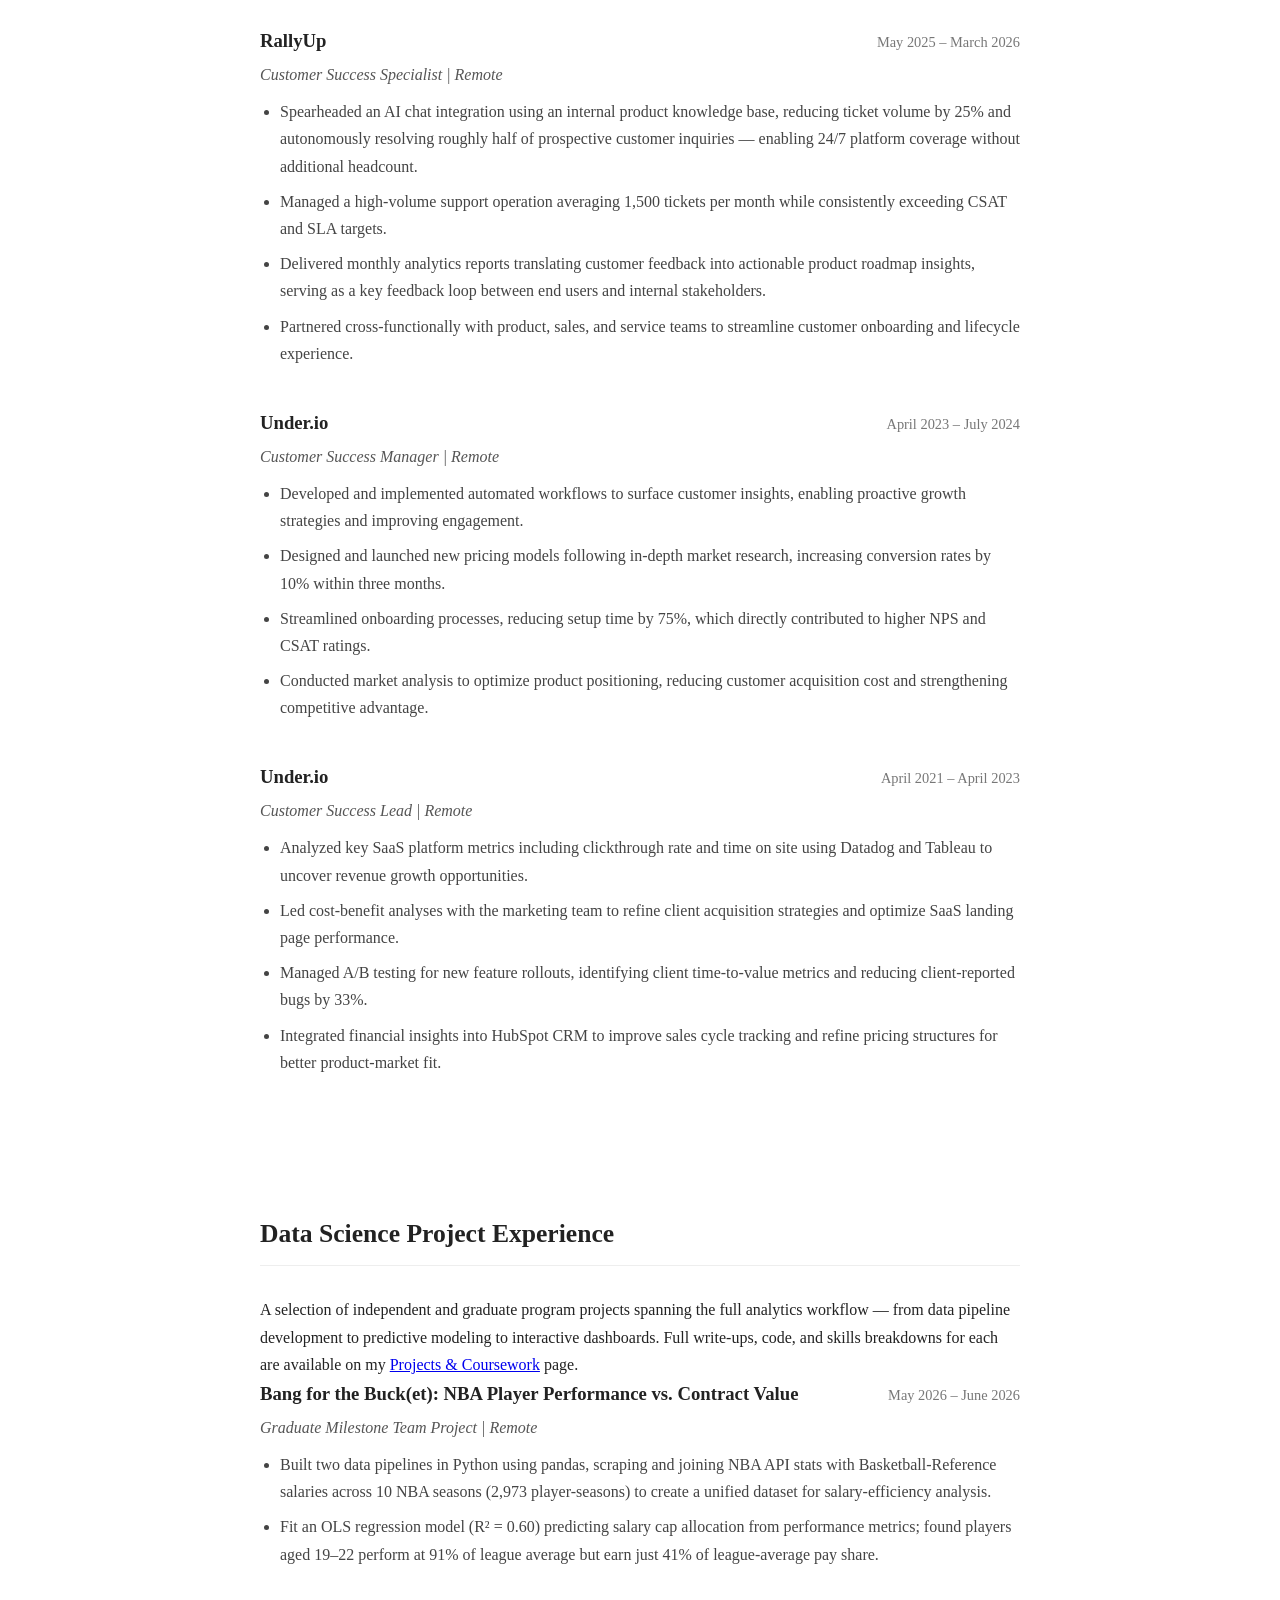
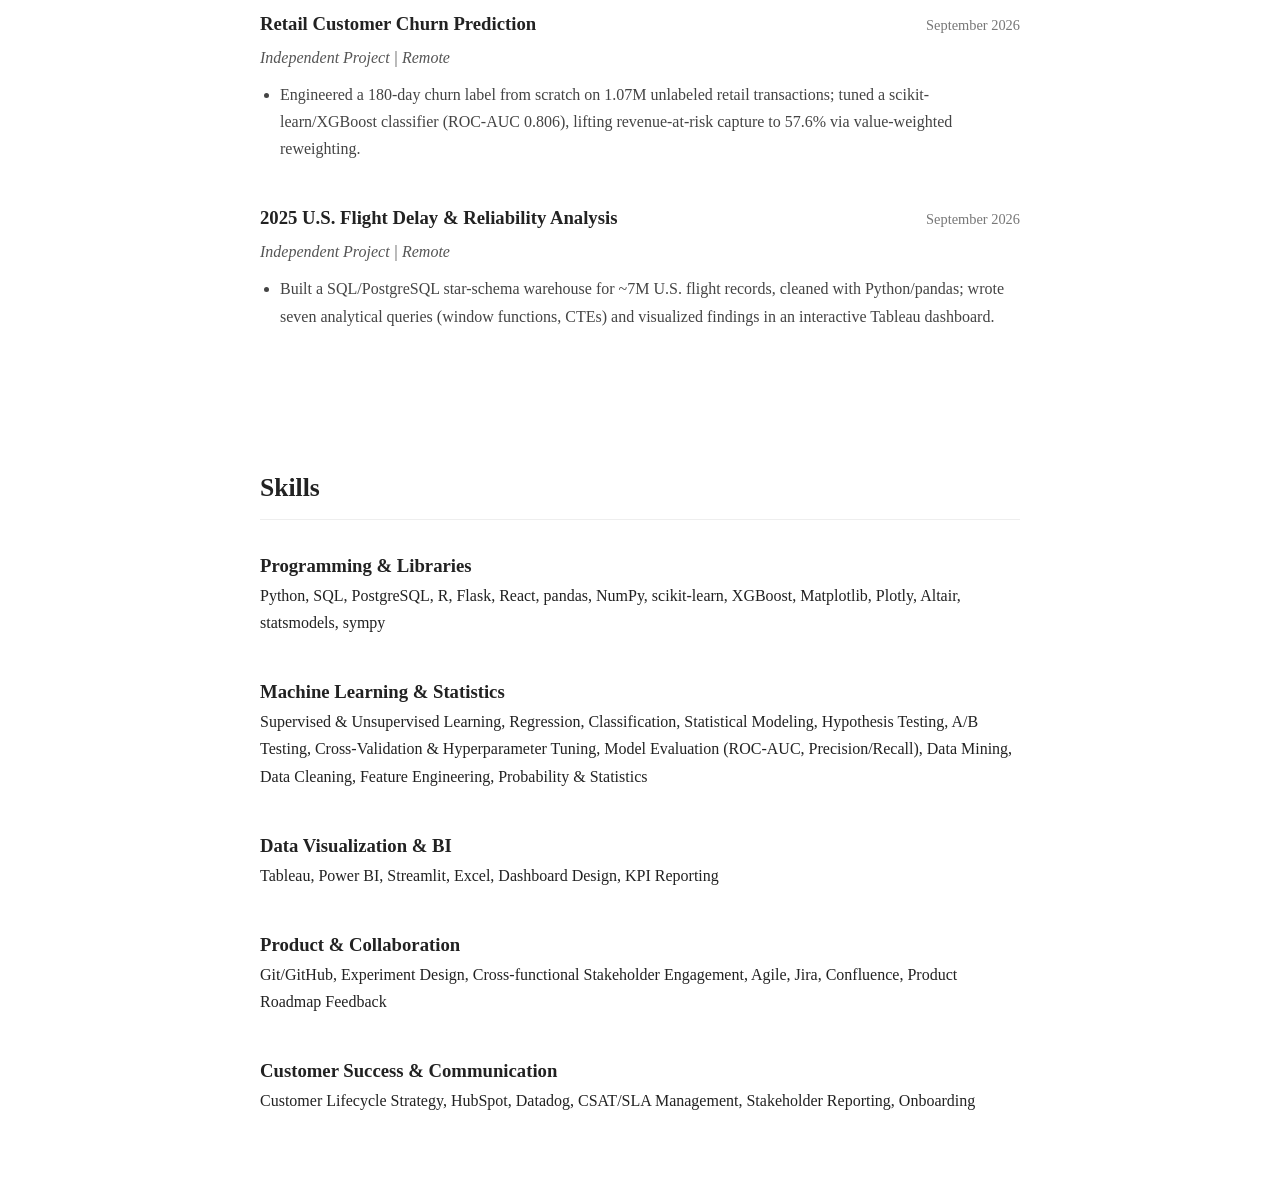
==== commit 05cdf358: "Update resume content and add data science projects" ====
--- a/resume.html
+++ b/resume.html
@@ -29,9 +29,9 @@
   <!-- PROFESSIONAL SUMMARY -->
   <section id="summary">
     <h2>Professional Summary</h2>
-    <p>Data scientist and analyst with a background in SaaS and a track record of translating complex data into clear, actionable insights for cross-functional teams. Currently pursuing a master's degree in Applied Data Science (AI concentration, 4.0 GPA) at the University of Michigan.</p>
+    <p>Data scientist and analyst with a SaaS background and hands-on experience building full-stack analytics tools that turn complex data into actionable insights. Currently pursuing a master's degree in Applied Data Science (AI concentration, 4.0 GPA) at the University of Michigan.</p>
     <br />
-    <p>Experienced across the full analytics workflow — from data pipeline development to modeling to stakeholder communication — with a focus on decisions that drive product and business outcomes. Adept at working across technical and non-technical audiences, with hands-on experience in experiment design, machine learning, and data visualization applied to real-world problems.</p>
+    <p>Experience spanning the full analytics workflow — from data pipelines to modeling to product delivery — with a focus on decisions that drive product and business outcomes. Adept at working across technical and non-technical audiences, with hands-on experience in experiment design, machine learning, and data visualization applied to real-world problems.</p>
   </section>
 
   <!-- EDUCATION -->
@@ -63,8 +63,20 @@
 
     <div class="resume-item">
       <div class="resume-header">
+        <h3>University of Michigan Athletics – Hockey Analytics</h3>
+        <span class="resume-date">July 2026 – Present</span>
+      </div>
+      <p class="resume-subtitle">Data Analytics Intern | Remote</p>
+      <ul class="resume-list">
+        <li>Built a full-stack analytics dashboard (Python/Flask, React) for the Director of Analytics, consolidating three seasons of fragmented Excel workbooks into a unified, queryable Flask API through close collaboration with coaching staff.</li>
+        <li>Applied problem solving to design a sortable stats table and game-detail views enabling coaching staff to analyze team vs. opponent trends across 200+ games; delivered as a functioning prototype approved for site integration.</li>
+      </ul>
+    </div>
+
+    <div class="resume-item">
+      <div class="resume-header">
         <h3>RallyUp</h3>
-        <span class="resume-date">May 2025 – Present</span>
+        <span class="resume-date">May 2025 – March 2026</span>
       </div>
       <p class="resume-subtitle">Customer Success Specialist | Remote</p>
       <ul class="resume-list">
@@ -104,28 +116,68 @@
     </div>
   </section>
 
+  <!-- DATA SCIENCE PROJECT EXPERIENCE -->
+  <section id="dsprojects">
+    <h2>Data Science Project Experience</h2>
+    <p>A selection of independent and graduate program projects spanning the full analytics workflow — from data pipeline development to predictive modeling to interactive dashboards. Full write-ups, code, and skills breakdowns for each are available on my <a href="index.html#projects">Projects &amp; Coursework</a> page.</p>
+
+    <div class="resume-item">
+      <div class="resume-header">
+        <h3>Bang for the Buck(et): NBA Player Performance vs. Contract Value</h3>
+        <span class="resume-date">May 2026 – June 2026</span>
+      </div>
+      <p class="resume-subtitle">Graduate Milestone Team Project | Remote</p>
+      <ul class="resume-list">
+        <li>Built two data pipelines in Python using pandas, scraping and joining NBA API stats with Basketball-Reference salaries across 10 NBA seasons (2,973 player-seasons) to create a unified dataset for salary-efficiency analysis.</li>
+        <li>Fit an OLS regression model (R² = 0.60) predicting salary cap allocation from performance metrics; found players aged 19–22 perform at 91% of league average but earn just 41% of league-average pay share.</li>
+      </ul>
+    </div>
+
+    <div class="resume-item">
+      <div class="resume-header">
+        <h3>Retail Customer Churn Prediction</h3>
+        <span class="resume-date">September 2026</span>
+      </div>
+      <p class="resume-subtitle">Independent Project | Remote</p>
+      <ul class="resume-list">
+        <li>Engineered a 180-day churn label from scratch on 1.07M unlabeled retail transactions; tuned a scikit-learn/XGBoost classifier (ROC-AUC 0.806), lifting revenue-at-risk capture to 57.6% via value-weighted reweighting.</li>
+      </ul>
+    </div>
+
+    <div class="resume-item">
+      <div class="resume-header">
+        <h3>2025 U.S. Flight Delay &amp; Reliability Analysis</h3>
+        <span class="resume-date">September 2026</span>
+      </div>
+      <p class="resume-subtitle">Independent Project | Remote</p>
+      <ul class="resume-list">
+        <li>Built a SQL/PostgreSQL star-schema warehouse for ~7M U.S. flight records, cleaned with Python/pandas; wrote seven analytical queries (window functions, CTEs) and visualized findings in an interactive Tableau dashboard.</li>
+      </ul>
+    </div>
+  </section>
+
   <!-- SKILLS -->
   <section id="skills">
     <h2>Skills</h2>
 
     <div class="resume-item">
       <h3>Programming & Libraries</h3>
-      <p>Python, R, SQL, pandas, NumPy, scikit-learn, Matplotlib, Plotly, Altair, statsmodels, sympy</p>
+      <p>Python, SQL, PostgreSQL, R, Flask, React, pandas, NumPy, scikit-learn, XGBoost, Matplotlib, Plotly, Altair, statsmodels, sympy</p>
     </div>
 
     <div class="resume-item">
       <h3>Machine Learning & Statistics</h3>
-      <p>Supervised & Unsupervised Learning, Regression, Classification, Statistical Modeling, Hypothesis Testing, A/B Testing, Data Mining, Data Cleaning, Feature Engineering, Probability & Statistics</p>
+      <p>Supervised & Unsupervised Learning, Regression, Classification, Statistical Modeling, Hypothesis Testing, A/B Testing, Cross-Validation & Hyperparameter Tuning, Model Evaluation (ROC-AUC, Precision/Recall), Data Mining, Data Cleaning, Feature Engineering, Probability & Statistics</p>
     </div>
 
     <div class="resume-item">
       <h3>Data Visualization & BI</h3>
-      <p>Tableau, Power BI, Excel, Dashboard Design, KPI Reporting</p>
+      <p>Tableau, Power BI, Streamlit, Excel, Dashboard Design, KPI Reporting</p>
     </div>
 
     <div class="resume-item">
       <h3>Product & Collaboration</h3>
-      <p>Experiment Design, Cross-functional Stakeholder Engagement, Agile, Jira, Confluence, Product Roadmap Feedback</p>
+      <p>Git/GitHub, Experiment Design, Cross-functional Stakeholder Engagement, Agile, Jira, Confluence, Product Roadmap Feedback</p>
     </div>
 
     <div class="resume-item">
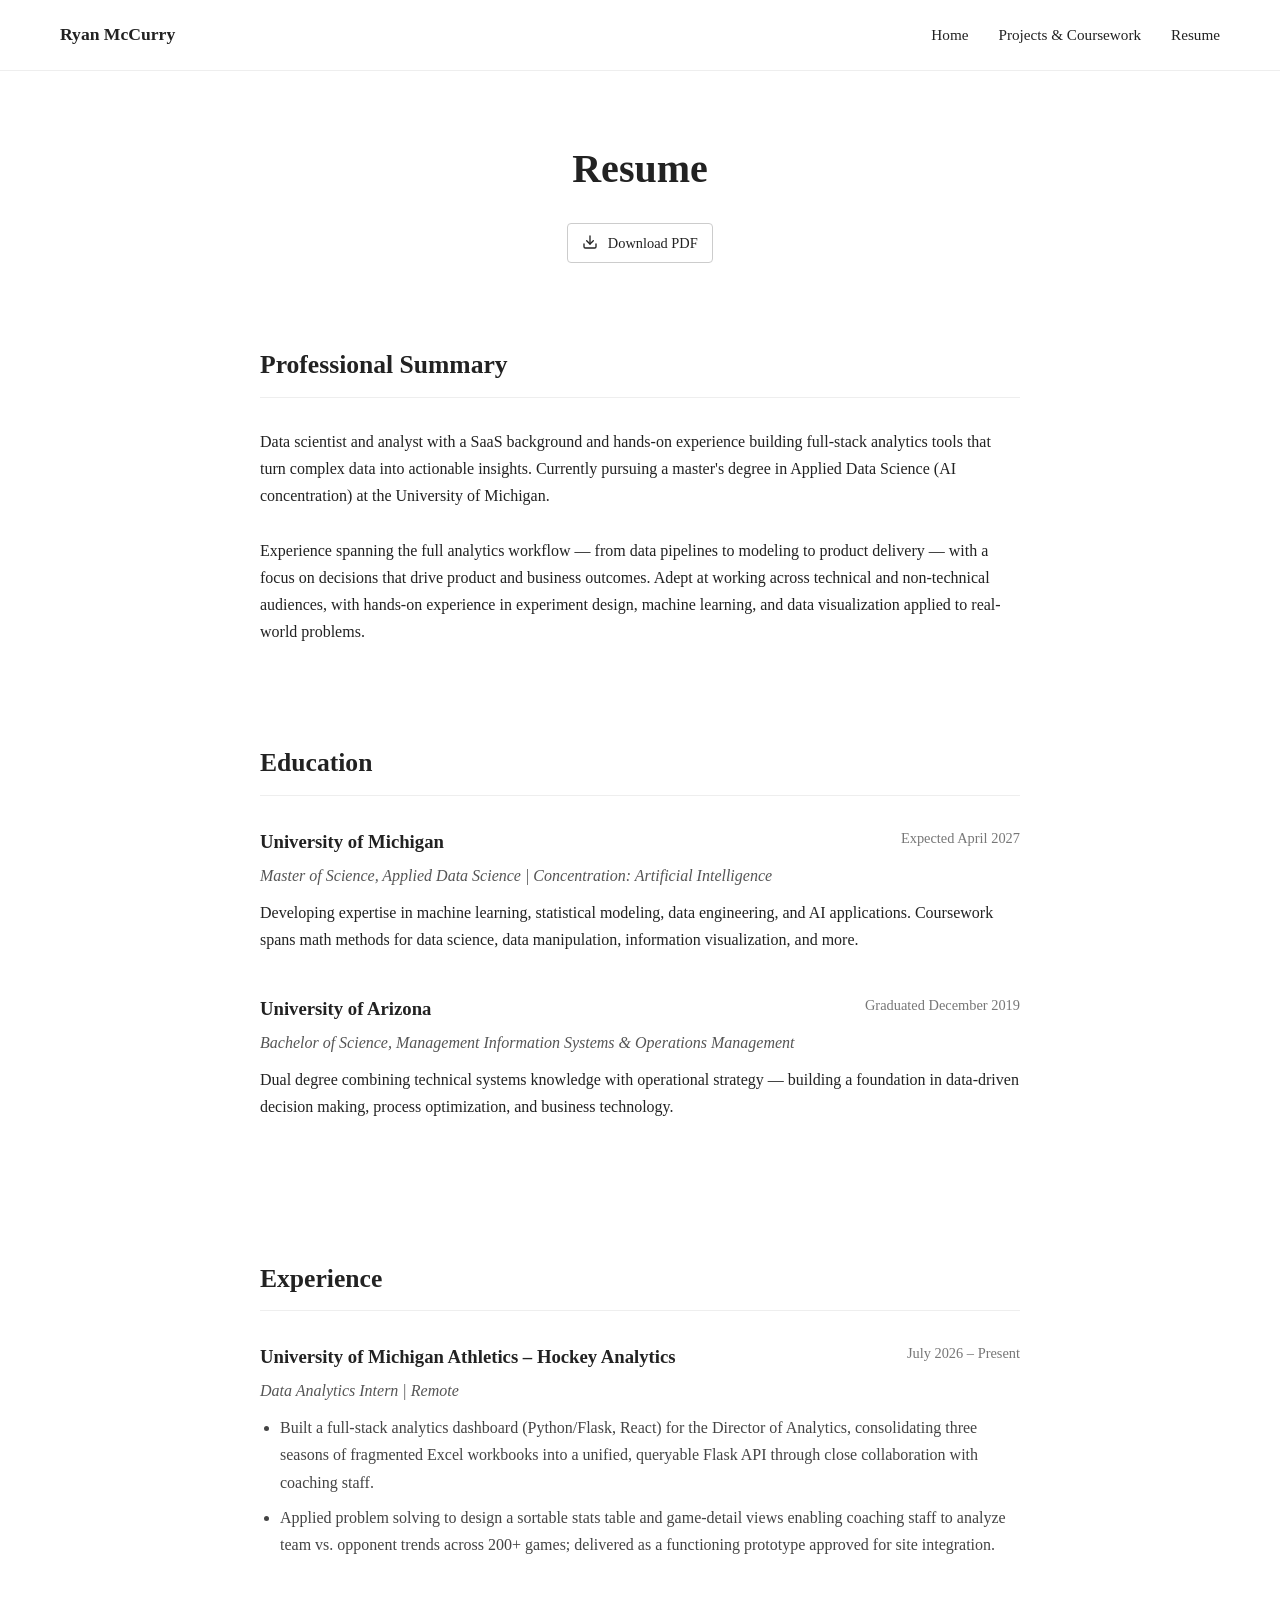
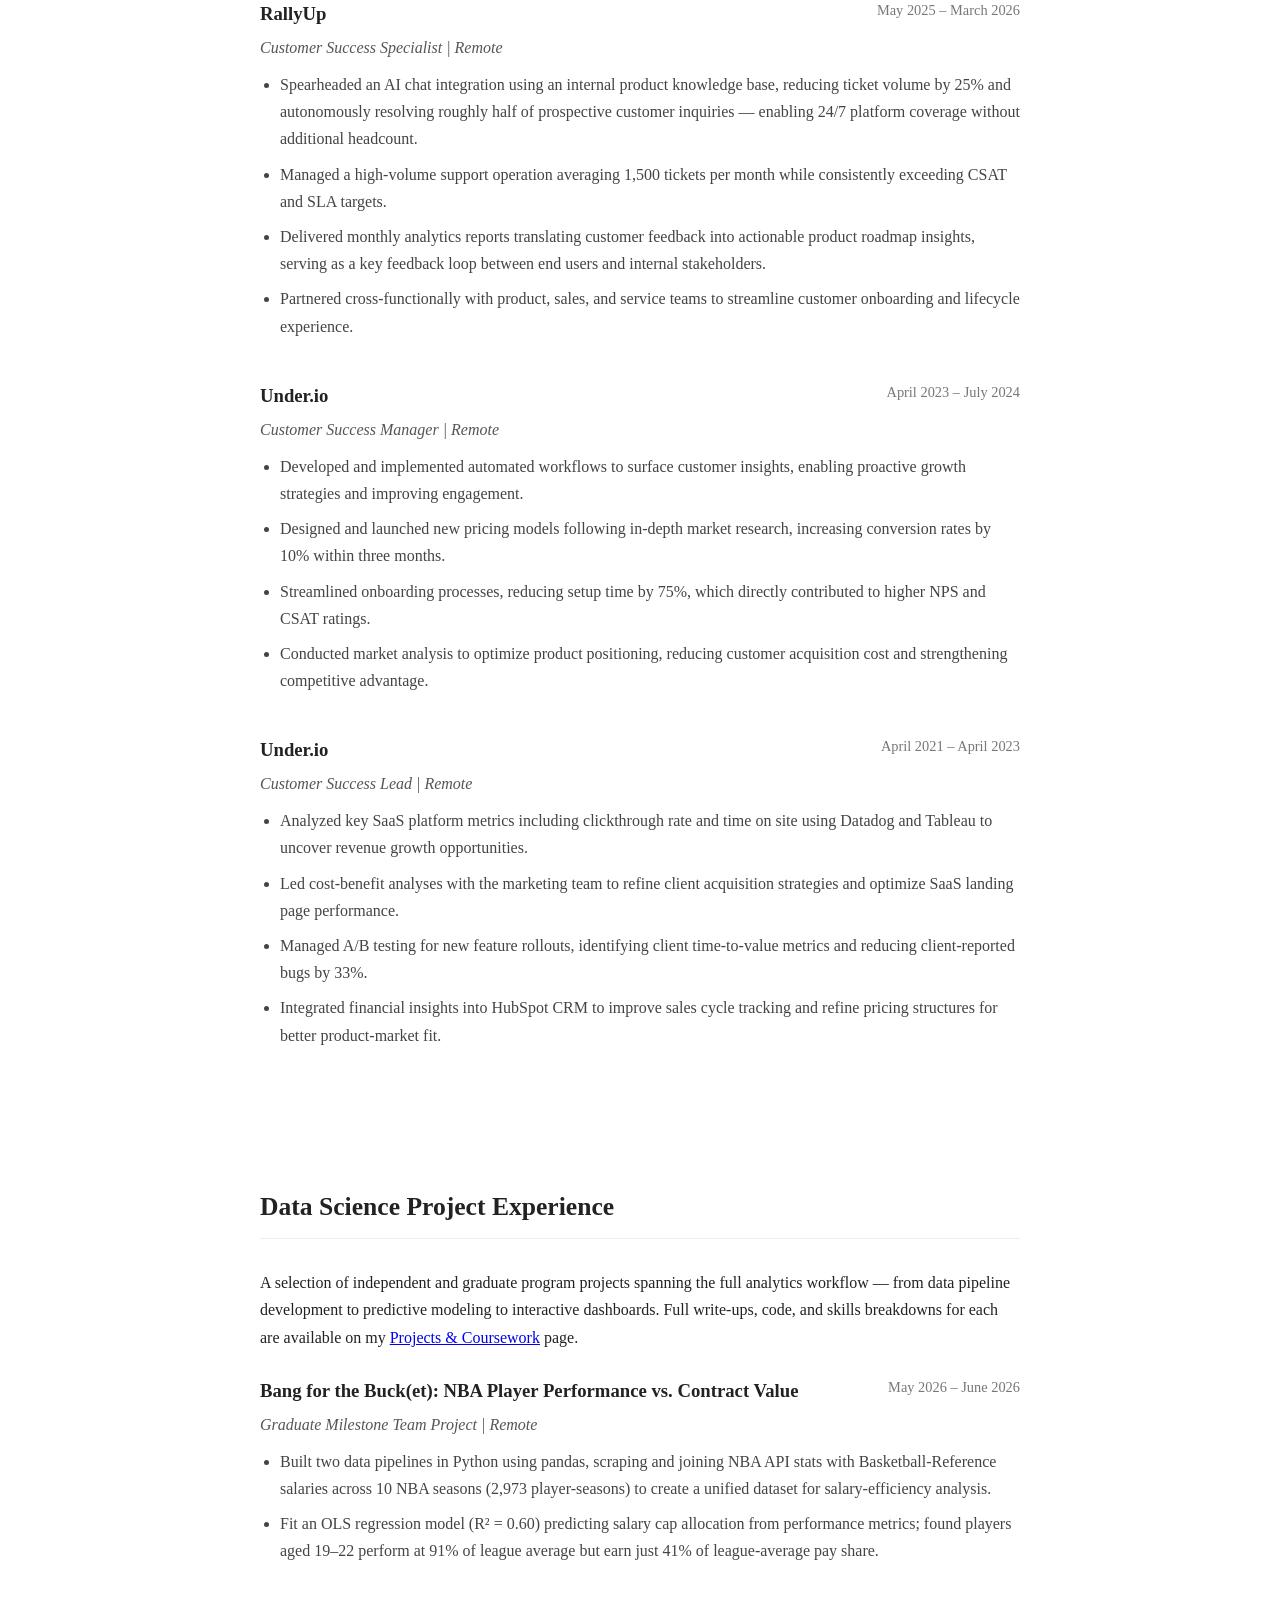
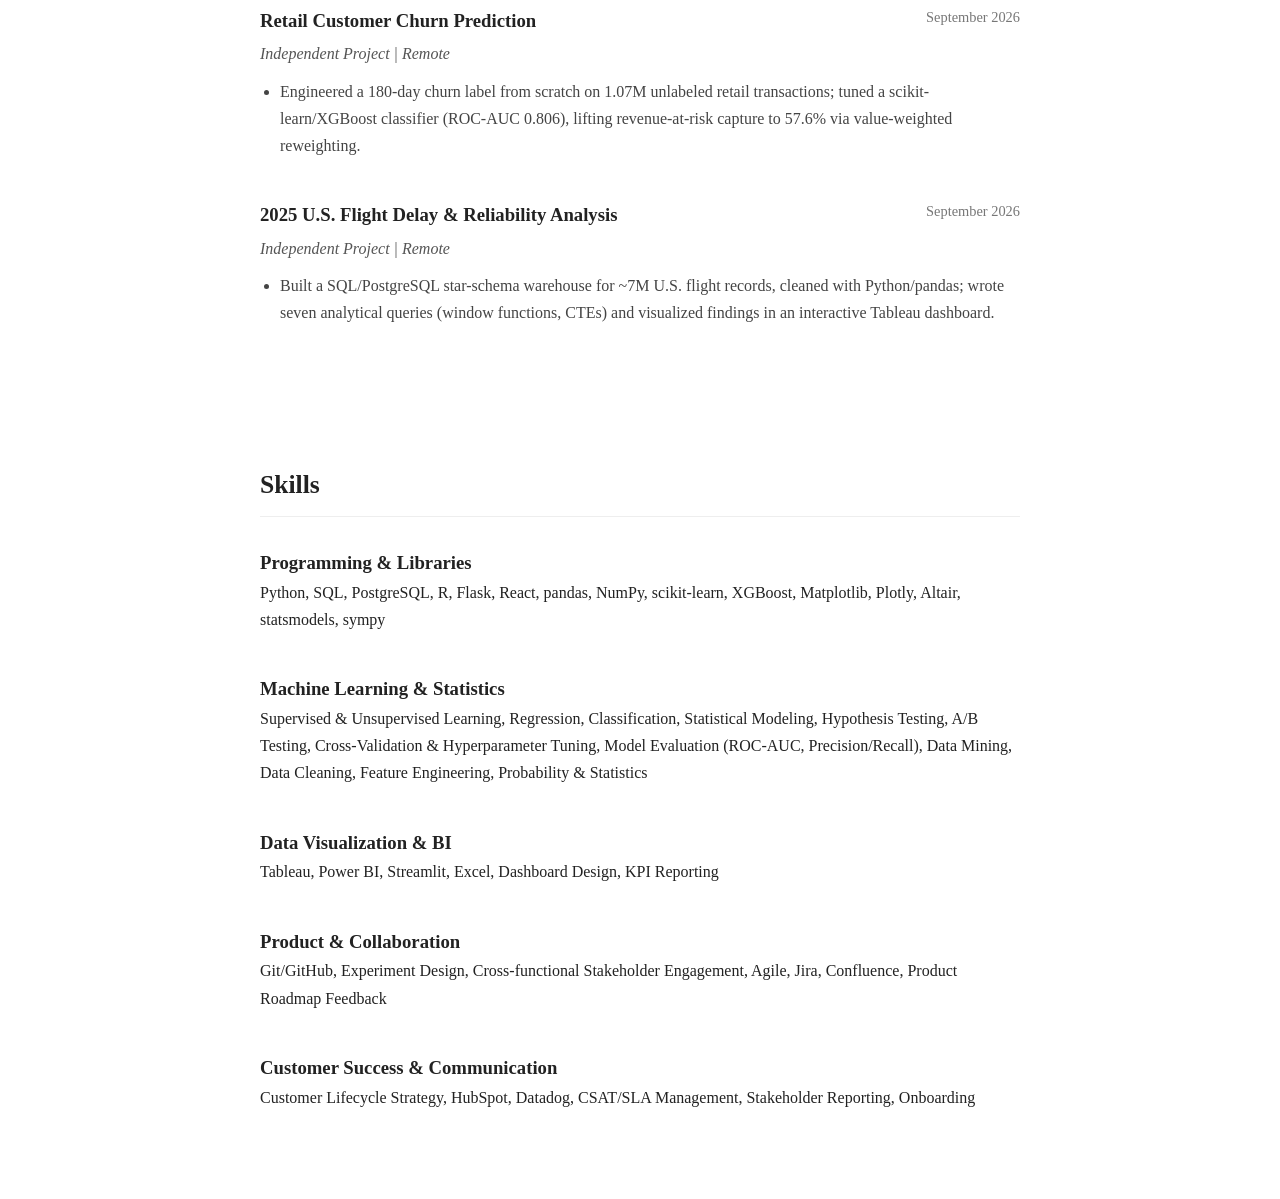
==== commit a463bd3a: "Remove GPA mention from education summary" ====
--- a/resume.html
+++ b/resume.html
@@ -29,7 +29,7 @@
   <!-- PROFESSIONAL SUMMARY -->
   <section id="summary">
     <h2>Professional Summary</h2>
-    <p>Data scientist and analyst with a SaaS background and hands-on experience building full-stack analytics tools that turn complex data into actionable insights. Currently pursuing a master's degree in Applied Data Science (AI concentration, 4.0 GPA) at the University of Michigan.</p>
+    <p>Data scientist and analyst with a SaaS background and hands-on experience building full-stack analytics tools that turn complex data into actionable insights. Currently pursuing a master's degree in Applied Data Science (AI concentration) at the University of Michigan.</p>
     <br />
     <p>Experience spanning the full analytics workflow — from data pipelines to modeling to product delivery — with a focus on decisions that drive product and business outcomes. Adept at working across technical and non-technical audiences, with hands-on experience in experiment design, machine learning, and data visualization applied to real-world problems.</p>
   </section>
@@ -44,7 +44,7 @@
         <span class="resume-date">Expected April 2027</span>
       </div>
       <p class="resume-subtitle">Master of Science, Applied Data Science | Concentration: Artificial Intelligence</p>
-      <p>Currently maintaining a 4.0 GPA while developing expertise in machine learning, statistical modeling, data engineering, and AI applications. Coursework spans math methods for data science, data manipulation, information visualization, and more.</p>
+      <p>Developing expertise in machine learning, statistical modeling, data engineering, and AI applications. Coursework spans math methods for data science, data manipulation, information visualization, and more.</p>
     </div>
 
     <div class="resume-item">
@@ -52,7 +52,7 @@
         <h3>University of Arizona</h3>
         <span class="resume-date">Graduated December 2019</span>
       </div>
-      <p class="resume-subtitle">Bachelor of Science, Management Information Systems & Operations Management | GPA: 3.54</p>
+      <p class="resume-subtitle">Bachelor of Science, Management Information Systems & Operations Management</p>
       <p>Dual degree combining technical systems knowledge with operational strategy — building a foundation in data-driven decision making, process optimization, and business technology.</p>
     </div>
   </section>
--- a/style.css
+++ b/style.css
@@ -240,13 +240,20 @@
 .resume-header {
   display: flex;
   justify-content: space-between;
-  align-items: baseline;
+  align-items: flex-start;
+  gap: 16px;
   margin-bottom: 4px;
+}
+
+.resume-header h3 {
+  flex: 1;
 }
 
 .resume-date {
   font-size: 0.9rem;
   color: #777;
+  white-space: nowrap;
+  flex-shrink: 0;
 }
 
 .resume-subtitle {
@@ -262,6 +269,10 @@
 .resume-list li {
   margin-bottom: 8px;
   color: #444;
+}
+
+#dsprojects > p {
+  margin-bottom: 24px;
 }
 
 /* Responsive */
